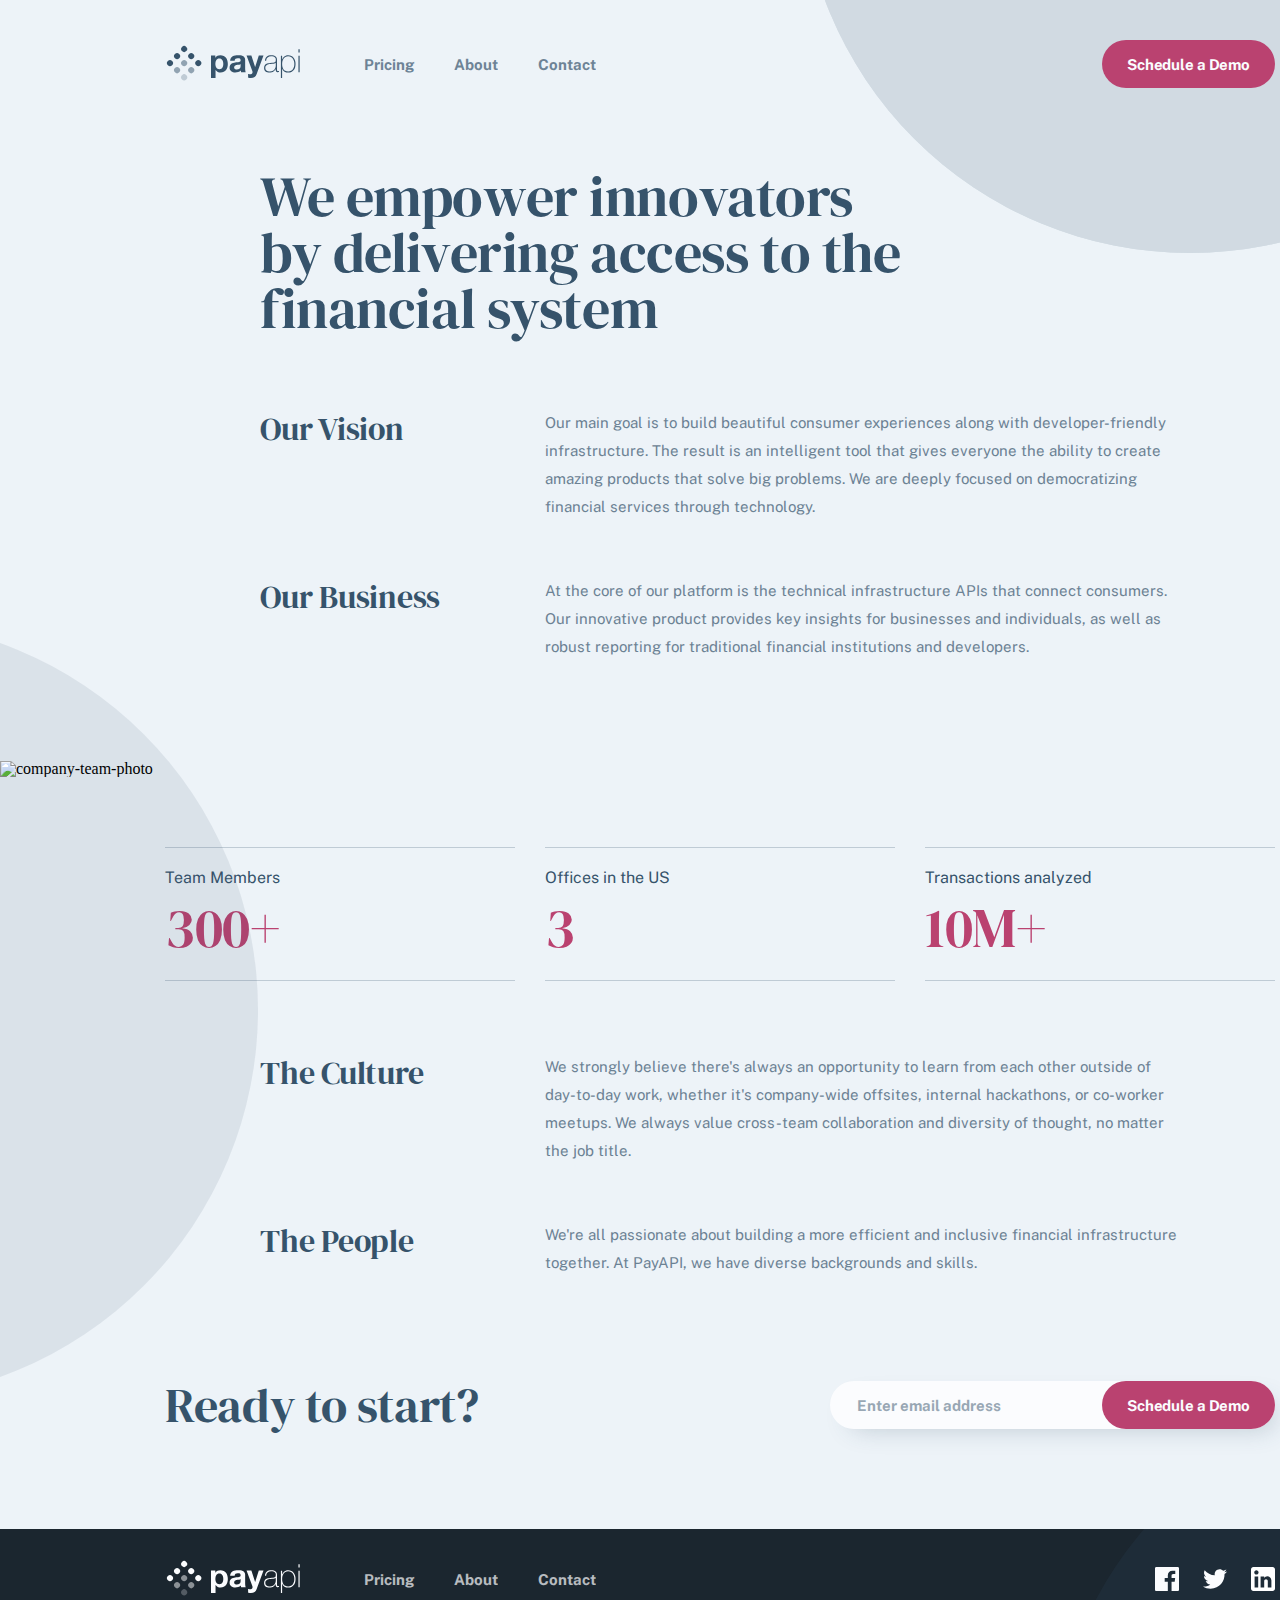
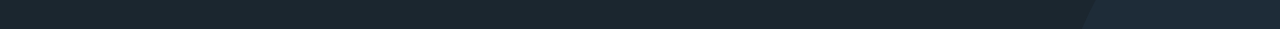
==== about.html @ d699665b "Fix hamburger js code" ====
<!DOCTYPE html>
<html lang="en">

<head>
    <meta charset="UTF-8">
    <meta name="viewport" content="width=device-width, initial-scale=1.0">
    <link rel="icon" href="./IMG/favicon-32x32.png" type="image/png" sizes="25x50">
    <link rel="preconnect" href="https://fonts.googleapis.com">
    <link rel="preconnect" href="https://fonts.gstatic.com" crossorigin>
    <link href="https://fonts.googleapis.com/css2?family=Autour+One&family=DM+Serif+Display&display=swap"
        rel="stylesheet">
    <link
        href="https://fonts.googleapis.com/css2?family=Autour+One&family=DM+Serif+Display&family=Public+Sans&display=swap"
        rel="stylesheet">
    <link rel="stylesheet" href="./CSS/reset.css">
    <link rel="stylesheet" href="./CSS/style.css">
    <link rel="stylesheet" href="./CSS/pricing.css">
    <link rel="stylesheet" href="./CSS/about.css">
    <script src="./JS/main.js" defer></script>
    <title>PayAPI</title>
</head>

<body>
    <div class="main-content">
        <div class="main-content__div">
            <header>
                <nav class="container-navbar">
                    <ul class="navbar-left">
                        <li><a href="index.html"><img src="IMG/payapi-logo.svg" alt="logo"></a></li>
                        <li><a href="pricing.html">Pricing</a></li>
                        <li><a href="about.html">About</a></li>
                        <li><a href="contacts.html">Contact</a></li>
                    </ul>
                    <div class="dropdown">
                        <img src="IMG/Group.svg" alt="menu" class="menu-mobile" onclick="showMobileMenu();">
                        <div class="dropdown-content" id="dropdownContent">
                            <ul>
                                <li><img src="IMG/mobile-close-icon.svg" alt="close" onclick="hideMenu();"></li>
                                <li><img src="IMG/Rectangle.png" alt="line"></li>
                                <li><a href="pricing.html">Pricing</a></li>
                                <li><a href="about.html">About</a></li>
                                <li><a href="contacts.html">Contact</a></li>
                                <li><button class="button-text button--primary-pink button-mobile-menu">Schedule a
                                        Demo</button></li>
                            </ul>
                        </div>
                    </div>
                    <div class="navbar-right">
                        <button class="button-text button--primary-pink button-navbar">Schedule a Demo</button>
                    </div>
                </nav>
                <!-- <div class="header-circle header-circle-pricing"></div> -->
            </header>
            <main class="about-main__container">
                <!-- Title -->
                <h2 class="about-main-title">We empower innovators by delivering access to the financial system</h2>

                <!-- Our vision, Our Business -->
                <div class="about-our__main">
                    <div class="about-our-inner">
                        <h3>Our Vision</h3>
                        <p>Our main goal is to build beautiful consumer experiences along with developer-friendly
                            infrastructure. The result is an intelligent tool that gives everyone the ability to create
                            amazing products that solve big problems. We are deeply focused on democratizing financial
                            services through technology. </p>
                    </div>

                    <div class="about-our-inner">
                        <h3>Our Business</h3>
                        <p>At the core of our platform is the technical infrastructure APIs that connect consumers. Our
                            innovative product provides key insights for businesses and individuals, as well as robust
                            reporting for traditional financial institutions and developers. </p>
                    </div>

                </div>
            </main>
            <!-- Our photo, grey circle -->
            <main class="about-main__container">
                <div class="about-photo__container">
                    <img src="IMG/about-page-photo.svg" alt="company-team-photo"
                        class="about-page-photo">
                    <img src="IMG/about-page-photo-mobile.png" alt="cmpany-team-photo-mobile"
                        class="about-page-mobile-photo">
                </div>

                <div class="about-bubble"></div>
                
                <!-- Info STATISTICS about Team Members, Offices, Transactions -->

                <div class="about-statistics">
                    <div class="about-statistics__inner">
                        <h4 class="about-statistics--team-members">Team Members</h4>
                        <h3>300+</h3>
                    </div>

                    <div class="about-statistics__inner">
                        <h4 class="about-statistics--offices">Offices in the US</h4>
                        <h3>3</h3>
                    </div>

                    <div class="about-statistics__inner">
                        <h4 class="about-statistics--transactions">Transactions analyzed</h4>
                        <h3>10M+</h3>
                    </div>
                </div>

                <!-- The Culture, The People -->

                <div class="about-our__main about-our__main-bottom">
                    <div class="about-our-inner">
                        <h3>The Culture</h3>
                        <p>We strongly believe there's always an opportunity to learn from each other outside of day-to-day
                            work, whether it's company-wide offsites, internal hackathons, or co-worker meetups. We
                            always
                            value
                            cross-team collaboration and diversity of thought, no matter the job title.</p>
                    </div>

                    <div class="about-our-inner">
                        <h3>The People</h3>
                        <p>We're all passionate about building a more efficient and inclusive financial infrastructure
                            together.
                            At PayAPI, we have diverse backgrounds and skills.</p>
                    </div>
                </div>

                <!-- Main page end - Ready to start? -->
                </section>
                <section class="container-bottom">
                    <div class="item-bottom-left">
                        <h2>Ready to start?</h2>
                    </div>
                    <form class="item-bottom-right">
                        <input type="email" id="email" placeholder="Enter email address">
                        <button class="button-text button--primary-pink button-bottom">Schedule a Demo</button>
                    </form>
                </section>
            </main>
        </div>
        <footer>
            <div>
                <div class="footer">
                    <div class="footer--left">
                        <a href="index.html">
                            <img src="IMG/company-logo--white.svg" alt="payapi enterprise logo"
                                class="footer-companylogo">
                        </a>
                        <ul class="footer-links">
                            <li><a href="pricing.html">Pricing</a></li>
                            <li><a href="about.html">About</a></li>
                            <li><a href="contacts.html">Contact</a></li>
                        </ul>
                    </div>

                    <ul class="footer--right">
                        <li><a href="https://www.facebook.com/"><span class="footer-facebook__link"></span></a></li>
                        <li><a href="https://twitter.com/?lang=en"><span class="footer-twitter__link"></span></a></li>
                        <li><a href="https://lt.linkedin.com/"><span class="footer-linkedin__link"></span></a></li>
                    </ul>
                </div>
                <div class="footer-bubble"></div>
            </div>
        </footer>
    </div>
</body>

</html>
---- CSS/style.css ----
:root {
  --dark-pink: rgb(186, 66, 112);
  --link-water-white: rgb(251, 252, 254);
  --san-juan-blue: rgb(54, 83, 107);
  --mirage-blue: rgb(27, 38, 47);
  --charm-pink: rgb(218, 109, 151);
  --light-san-juan-blue: rgb(108, 130, 148);
}

.main-content {
  position: absolute;
}

.main-content__div:first-child {
  background-image: url(../IMG/bg-pattern-circle.svg);
  background-repeat: no-repeat;
  background-position: 800px -172px;
}

.main-content__div {
  background-color: #edf3f8;
  padding: 40px 165px 0 165px;
  overflow: hidden;
  max-width: 1110px;
}

.menu-mobile {
  display: none;
}

.dropdown {
  display: none;
}

.button-text {
  font-family: Public Sans;
  font-size: 15px;
  font-style: normal;
  font-weight: 700;
  line-height: normal;
  letter-spacing: -0.115px;
  border-radius: 24px;
}

.button--primary-pink {
  background-color: var(--dark-pink);
  border: none;
  width: 173px;
  height: 48px;
  color: var(--link-water-white);
}

.button--primary-blue {
  background-color: transparent;
  border: 1px solid var(--san-juan-blue);
  width: 168px;
  height: 48px;
  color: var(--san-juan-blue);
}

.button--primary-pink:hover,
.button--primary-pink:active {
  cursor: pointer;
  background-color: var(--charm-pink);
}

.button--primary-blue:hover,
.button--primary-blue:active {
  cursor: pointer;
  background-color: var(--san-juan-blue);
  color: var(--link-water-white);
}

.button-navbar {
  z-index: 3;
}

.container-navbar {
  display: flex;
  flex-shrink: 0;
  align-items: center;
  z-index: 10;
  position: relative;
}

.navbar-left {
  display: flex;
  justify-content: space-around;
  align-items: center;
}

.navbar-left a {
  color: rgb(56, 85, 110);
  font-family: Public Sans;
  font-size: 15px;
  font-style: normal;
  font-weight: 700;
  line-height: normal;
  text-decoration: none;
}

.navbar-left li {
  padding-left: 40px;
  opacity: 0.7;
}

.navbar-left li:hover {
  opacity: 1;
}

.navbar-left li:first-child {
  padding: 0;
  opacity: unset;
}

.navbar-left li:nth-child(2) {
  padding-left: 64px;
}

.navbar-left a:hover {
  color: #36536b;
  opacity: 1;
}

.navbar-right {
  display: flex;
  flex: 1;
  justify-content: flex-end;
}

.container-bottom {
  height: 56px;
  display: flex;
  justify-content: space-between;
  padding: 96px 0;
}

.item-bottom-right {
  display: flex;
  align-items: center;
  justify-content: flex-end;
}

.item-bottom-right input {
  padding: 0;
  background: #fbfcfe;
  box-shadow: 10px 10px 25px -10px rgba(54, 83, 107, 0.25);
  border: none;
  border-radius: 24px;
  width: 418px;
  height: 48px;
  position: relative;
  left: 173px;
  padding-left: 27px;
}

.item-bottom-right input::placeholder {
  font-family: Public Sans;
  font-size: 15px;
  font-style: normal;
  font-weight: 700;
  line-height: normal;
  color: #36536b;
  opacity: 0.5;
  padding: 16px 276px 14px 0px;
}

.item-bottom-right input {
  color: #36536b;
  font-family: Public Sans;
  font-size: 15px;
  font-style: normal;
  font-weight: 700;
  line-height: normal;
}

.item-bottom-right input {
  color: #36536b;
  font-family: Public Sans;
  font-size: 15px;
  font-style: normal;
  font-weight: 700;
  line-height: normal;
}

.button-bottom {
  z-index: 2;
}

.container-bottom h2 {
  color: #36536b;
  font-family: DM Serif Display;
  font-size: 48px;
  font-style: normal;
  font-weight: 400;
  line-height: 56px;
  letter-spacing: -0.369px;
  white-space: nowrap;
}

footer {
  width: 100%;
  height: 100px;
  background: #1b262f;
  overflow: hidden;
}

.footer {
  display: flex;
  justify-content: space-between;
  flex-direction: row;
  align-items: center;
  z-index: 20;
  position: relative;
  height: 100px;
  padding: 0 165px;
}

.footer--left,
.footer--right {
  display: flex;
}

.footer--right {
  width: 120px;
  justify-content: space-between;
}

.footer-links {
  display: flex;
  justify-content: space-around;
  align-items: center;
  margin-right: 40px;
}

.footer-links li {
  margin-right: 40px;
}

.footer-links a {
  text-decoration: none;
  color: #fbfcfe;
  font-family: Public Sans;
  font-size: 15px;
  font-style: normal;
  font-weight: 700;
  line-height: normal;
  opacity: 0.7;
}

.footer-links a:hover {
  opacity: unset;
}

.footer-companylogo {
  margin-right: 64px;
}

.footer--right li {
  margin-right: 20px;
}

.footer--right li:last-child {
  margin-right: 0;
}

.footer-bubble {
  width: 780px;
  height: 780px;
  border-radius: 780px;
  background: #36536b;
  position: relative;
  z-index: 3;
  right: -390px;
  bottom: 236px;
  float: right;
  opacity: 0.15;
}

.footer--right span {
  height: 24px;
  width: 24px;
  display: block;
  background-position: center;
  background-repeat: no-repeat;
  background-size: cover;
}

.footer--right span.footer-twitter__link {
  background-size: unset;
}

.footer-facebook__link {
  background-image: url(../IMG/facebook-logo.svg);
}

.footer-twitter__link {
  background-image: url(../IMG/twitter-logo.svg);
}

.footer-linkedin__link {
  background-image: url(../IMG/linkedin-logo.svg);
}

.footer-facebook__link:hover {
  background-image: url(../IMG/facebook-logo--pink.svg);
}

.footer-twitter__link:hover {
  background-image: url(../IMG/twitter-logo--pink.svg);
}

.footer-linkedin__link:hover {
  background-image: url(../IMG/linkedin-logo--pink.svg);
}

@media screen and (min-width: 1678px) {
  .main-content__div:first-child{
    padding: 40px 300px 0 300px !important;
  }
}
@media screen and (min-width: 1441px) {
  .main-content__div,
  .main-content {
    margin: 0 auto;
  }

  .main-content__div:first-child{
    padding: 40px 200px 0 200px !important;
  }

  .main-content {
    position: unset;
    background-color: #edf3f8;
  }

  .dropdown {
    display: none;
  }

  footer {
    display: flex;
    justify-content: center;
  }

  footer > div {
    width: 1770px;
    overflow: hidden;
  }

  .who-we-work__section {
    display: flex;
    justify-content: center;
    background: #1b262f;
  }
}

@media screen and (max-width: 768px) and (min-width: 376px) {
  .main-content__div {
    max-width: 689px;
    padding: 0 40px 0 39px;
  }

  .main-content__div:first-child {
    padding: 45px 40px 0 39px;
    background-position: -91px -663px;
    background-size: 949px;
    max-width: 689px;
  }

  .menu-mobile {
    display: none;
  }

  .dropdown {
    display: none;
  }

  footer {
    max-width: 768px;
  }

  .footer {
    padding: 0 40px 0 39px;
  }

  .navbar-left img {
    width: 135px;
    height: 38px;
  }

  .navbar-left li:nth-child(2) {
    padding-left: 64px;
  }

  .container-bottom {
    flex-direction: column;
    align-items: center;
    padding: 100px 0 187px 0;
  }

  .container-bottom h2 {
    margin-bottom: 40px;
  }

  .item-bottom-right input {
    left: 87.5px;
  }

  .button-bottom {
    position: relative;
    right: 85px;
  }
}

@media screen and (max-width: 376px) {
  .who-we-work__section {
    padding: 40px 24px 0 24px;
  }

  .main-content__div:first-child {
    padding: 40px 24px 0 24px;
    background-position: -202px -550px;
  }

  .main-content {
    position: unset;
  }

  .navbar-left li:nth-child(2) {
    display: none;
  }

  .navbar-left li:nth-child(3) {
    display: none;
  }

  .navbar-left li:nth-child(4) {
    display: none;
  }

  .navbar-right {
    display: none;
  }

  .menu-mobile {
    display: flex;
    margin-left: 164px;
  }

  .button-mobile-menu {
    width: 252px;
  }

  .dropdown {
    position: relative;
    display: flex;
    z-index: 20;
  }

  .dropdown-content {
    display: block;
    max-width: 0;
    overflow: hidden;
    position: absolute;
    top: -52px;
    right: -23px;
    background-color: #1b262f;
    background-image: url(../IMG/bg-pattern-circle.svg);
    background-repeat: no-repeat;
    background-position: -277px -550px;
    box-shadow: 10px 10px 25px -10px rgba(54, 83, 107, 0.25);
    width: 300px;
    height: 667px;
    z-index: 20;
    transition: max-width 0.7s ease-in-out;
    text-align: center;
  }

  .show {
    max-width: 300px;
  }

  .dropdown-content li {
    list-style-type: none;
  }

  .dropdown-content li:first-child {
    text-align: right;
    margin-top: 48px;
    margin-bottom: 8px;
    margin-right: 27px;
  }

  .dropdown-content li:nth-child(2) {
    padding-bottom: 27px;
  }

  .dropdown-content a {
    color: #fbfcfe;
    text-align: center;
    font-family: Public Sans;
    font-size: 20px;
    font-style: normal;
    font-weight: 700;
    line-height: normal;
    text-decoration: none;
    display: block;
    padding-top: 16px;
    padding-bottom: 16px;
    opacity: 0.7;
  }

  .dropdown-content li:nth-child(6) {
    padding-top: 16px;
  }

  .container-bottom {
    flex-direction: column;
    justify-content: center;
    align-items: center;
    height: unset;
    padding: unset;
  }

  .container-bottom h2 {
    font-size: 32px;
    line-height: 36px;
    letter-spacing: -0.246px;
    margin-bottom: 32px;
  }

  .item-bottom-right {
    flex-direction: column;
  }

  .item-bottom-right input {
    margin-bottom: 16px;
    width: 300px;
    left: 0px;
  }

  .button-bottom {
    width: 327px;
    margin-bottom: 80px;
  }

  footer {
    height: 353px;
  }

  .footer {
    padding: 0 24px;
    flex-direction: column;
    height: 353px;
    justify-content: unset;
  }

  .footer-companylogo {
    margin-right: unset;
    margin: 41px 0 40px 0;
  }

  .footer--left {
    flex-direction: column;
    align-items: center;
  }

  .footer--right {
    margin-top: 39px;
  }

  .footer-links {
    margin-right: unset;
    flex-direction: column;
    align-items: center;
  }

  .footer-links li {
    margin-right: unset;
  }

  .footer-links li:nth-child(2) {
    margin: 31px 0;
  }

  .footer-bubble {
    left: 202px;
    top: -177px;
  }
}

/* 3 columns css - Personal Finances, Banking & Coverage, Consumer Payments */

.container-review {
  display: flex;
  flex-direction: row;
  align-items: flex-start;
  margin: auto;
  font-family: "Public Sans";
  padding: 146.57px 0 0 0;
}

.container-column__finances {
  display: flex;
  flex-direction: column;
  align-items: center;
  margin-right: 30px;
}

.container-column__banking {
  display: flex;
  flex-direction: column;
  align-items: center;
  margin-right: 30px;
}

.container-column__consumer-payments {
  display: flex;
  flex-direction: column;
  align-items: center;
}

.container-review img {
  width: 106px;
  height: 106px;
}

.container-review h3 {
  width: 350px;
  height: 25px;
  color: #36536B;
  text-align: center;
  font-size: 18px;
  font-style: normal;
  font-weight: 700;
  line-height: 25px;
  letter-spacing: -0.138px;
  margin: 32px 0 16px 0;
}

.container-review p {
  width: 350px;
  color: #6C8294;
  text-align: center;
  font-size: 15px;
  font-style: normal;
  font-weight: 400;
  line-height: 25px;
  letter-spacing: -0.115px;
}

.container-column__finances-photo{
  margin-right: 15px;
}

@media screen and (max-width: 768px) and (min-width: 376px) {
  
  .container-review {
    padding: 100px 0 0 0;
    width: 768px;
  }
  
  
  .container-column__finances {
    margin-right: 10px;
  }
  
  .container-column__banking {
    margin-right: 10px;
  }

  .container-review img {
    width: 88px;
    height: 88px;
  }

  .container-review h3 {
    width: 223px;
    margin: 32px 0 16px 0;
  }

  .container-review p {
    width: 223px;
  }

  .container-column__finances-photo{
    margin-right: unset;
  }
}

@media screen and (max-width: 376px) {

  .container-review {
    flex-direction: column;
    padding: 80px 0 80px 0;
  }  

  .container-column__finances {
    margin-right: unset;
    margin-bottom: 48px;
  }

  .container-column__banking {
    margin-right: unset;
    margin-bottom: 48px;
  }

  .container-review img {
    width: 106px;
    height: 106px;
  }

  .container-review h3 {
    width: 328px;
    margin: 33px 0 16px 0;
  }

  .container-review p {
    width: 328px;
  }

  .main-content__div:has(.container-review){
    padding: 40px 24px 0 24px;
  }

  .container-column__finances-photo{
    margin-right: unset;
  }
}
---- CSS/pricing.css ----
:root {
  --dark-pink: rgb(186, 66, 112);
  --mirage-blue: rgb(27, 38, 47);
  --san-juan-blue: rgb(54, 83, 107);
}

.main-content__div:first-child  {
  background-color: #edf3f8;
  background-image: url(../IMG/bg-pattern-circle.svg);
  background-repeat: no-repeat;
  background-position: 800px -527px;
  padding: 40px 165px 0 165px;
  overflow: hidden;
}

.pricing-heading {
  color: var(--san-juan-blue);
  font-family: DM Serif Display;
  font-size: 56px;
  font-style: normal;
  font-weight: 400;
  line-height: 56px;
  letter-spacing: -0.431px;
  margin: 82px 0 72px 0;
}

.pricing-main__headings {
  color: var(--dark-pink);
  font-family: DM Serif Display;
  font-size: 32px;
  font-style: normal;
  font-weight: 400;
  line-height: 40px;
  letter-spacing: -0.246px;
  margin-bottom: 16px;
}

.pricing-plan__description {
  color: var(--san-juan-blue);
  font-family: Public Sans;
  font-size: 15px;
  font-style: normal;
  font-weight: 400;
  line-height: 28px;
  margin-bottom: 8px;
}

.pricing-plan__price {
  color: var(--san-juan-blue);
  font-family: DM Serif Display;
  font-size: 56px;
  font-style: normal;
  font-weight: 400;
  line-height: 72px;
  letter-spacing: -0.431px;
}

.pricing-main {
  display: grid;
  grid-template-columns: repeat(3, 350px);
  grid-column-gap: 30px;
}

.list-main {
  border-top: 1px solid rgba(54, 83, 107, 0.25);
  border-bottom: 1px solid rgba(54, 83, 107, 0.25);
  margin-top: 21px;
}

.list-section {
  display: flex;
  flex-direction: column;
}

.list-section__row {
  display: inline-flex;
  padding-right: 0px;
  align-items: center;
  gap: 24px;
  padding-bottom: 8px;
}

.list-section__row:first-child {
  margin-top: 24px;
}

.list-section__row:last-child {
  margin-bottom: 16px;
}

.empty-checkbox {
  padding-left: 36px;
  opacity: 0.5;
}

.list-section__row span {
  color: var(--san-juan-blue);
  font-family: Public Sans;
  font-size: 16px;
  font-style: normal;
  font-weight: 400;
  line-height: 28px;
}

.pricing-main .button--primary-blue {
  margin-top: 24px;
}

.list-section__row img {
  width: 12px;
  height: 8px;
}

@media screen and (max-width: 768px) and (min-width: 376px) {
  .main-content__div:first-child {
    padding: 40px 40px 0 39px;
    background-position: 505px -464px;
    background-size: 780px;
  }

  .pricing-main__container {
    text-align: center;
  }

  .pricing-main {
    grid-template-columns: repeat(3, 223px);
  }

  .pricing-heading {
    font-size: 48px;
    letter-spacing: -0.369px;
    margin: 74px 0 69px 0;
  }

  .pricing-main__headings {
    font-size: 24px;
    letter-spacing: -0.185px;
    margin-bottom: 13px;
  }

  .pricing-plan__description {
    margin-bottom: 19px;
  }

  .pricing-plan__price {
    font-size: 48px;
    letter-spacing: -0.369px;
    margin-bottom: 21px;
  }

  .pricing-main {
    grid-column-gap: 10px;
  }

  .list-main {
    display: flex;
    justify-content: center;
  }

  .pricing-main .button--primary-blue {
    margin-top: 26px;
  }
  .pricing-main__container .container-bottom {
    padding: 100px 0 189px 0;
  }
}

@media screen and (max-width: 376px) {
  .main-content__div:first-child {
    padding: 40px 24px 0 24px;
    background-position: 74px -644px;
  }

  .pricing-main__container {
    text-align: center;
  }

  .pricing-main {
    display: block;
  }

  .pricing-main > section {
    width: 327px;
  }

  .pricing-heading {
    font-size: 32px;
    line-height: 36px;
    letter-spacing: -0.246px;
    margin: 45px 0 47px;
  }

  .pricing-main__headings {
    font-size: 24px;
    line-height: 32px;
    letter-spacing: -0.185px;
    margin-bottom: 17px;
  }

  .pricing-plan__description {
    margin-bottom: 9px;
  }

  .pricing-plan__price {
    font-size: 56px;
    letter-spacing: -0.369px;
  }

  .pricing-main {
    grid-column-gap: 10px;
  }

  .list-main {
    display: flex;
    justify-content: center;
    margin-top: 25px;
  }

  .pricing-main .button--primary-blue {
    margin-bottom: 46px;
  }

  button.button-text.button--primary-blue.button-mobile {
    margin-bottom: 80px;
  }

  
}
---- CSS/about.css ----
.about-main-title {
    color: #36536B;
    font-family: "DM Serif Display";
    font-size: 56px;
    font-style: normal;
    font-weight: 400;
    line-height: 56px;
    letter-spacing: -0.431px;
    width: 645px;
    height: 189px;
    padding: 81px 0 0 95px;
}

.about-our__main {
    display: flex;
    flex-direction: column;
    padding-left: 95px;
    margin: 51px 0 0 0;
}

.about-our__main-bottom {
    margin: 72px 0 4px 0;
}

.about-our-inner {
    display: flex;
}

.about-our-inner>h3 {
    color: #36536B;
    font-family: DM Serif Display;
    font-size: 32px;
    font-style: normal;
    font-weight: 400;
    line-height: 40px;
    letter-spacing: -0.246px;
    width: 255px;
    margin-right: 30px;
}

.about-our-inner p {
    width: 635px;
    color: #6C8294;
    font-family: Public Sans;
    font-size: 15px;
    font-style: normal;
    font-weight: 400;
    line-height: 28px;
}

.about-our-inner:first-child {
    margin-bottom: 56px;
}

.about-page-photo {
    object-fit: cover;
    background-position: center;
    background-repeat: no-repeat;
    position: relative;
    z-index: 3;
}

.about-page-mobile-photo {
    display: none;
}

.about-photo__container {
    margin-top: 100px;
    margin-bottom: 70px;
    margin-left: -165px;
    position:relative;
    z-index: 2;
}

.about-bubble {
    width: 780px;
    height: 780px;
    border-radius: 780px;
    background: #36536b;
    position: absolute;
    z-index: 1;
    right: 1182px;
    top: 620px;
    opacity: 0.1;
}

.about-statistics__inner h4 {
    color: #36536B;
    font-family: "Public Sans";
    font-size: 16px;
    font-style: normal;
    font-weight: 400;
    line-height: 28px;
    width: 350px;
}

.about-statistics__inner h3 {
    color: #BA4270;
    font-family: "DM Serif Display";
    font-size: 56px;
    font-style: normal;
    font-weight: 400;
    line-height: 72px;
    letter-spacing: -0.431px;
    width: 350px;
}

.about-statistics {
    display: flex;
}

.about-statistics__inner {
    display: flex;
    flex-direction: column;
    justify-content: center;
    margin-right: 30px;
    border-top: 1px solid rgba(54, 83, 107, 0.25);
    border-bottom: 1px solid rgba(54, 83, 107, 0.25);
    padding: 16px 0;
}

.about-statistics__inne:last-child {
    margin-right: unset;
}

@media screen and (max-width: 768px) and (min-width: 376px) {

    .main-content__div:first-child {
        padding: 40px 24px 0 24px;
        background-position: 74px -644px;
      }

    .main-content__div:first-child {
        padding: 40px 40px 0 39px;
        background-position: 505px -464px;
        background-size: 780px;
    }

    .about-main-title {
        text-align: center;
        font-size: 48px;
        line-height: 56px;
        letter-spacing: -0.369px;
        width: 565px;
        height: 178px;
        padding: 73px 0 0 62px;
    }

    .about-our__main {
        padding-left: unset;
        margin: 55px 0 0 0;
    }

    .about-our-inner>h3 {
        width: 223px;
        margin-right: 10px;
    }

    .about-our-inner p {
        width: 456px;
    }

    .about-our-inner:first-child {
        margin-bottom: 63px;
    }

    .about-photo__container {
        margin-top: 93px;
        margin-bottom: 61px;
        margin-left: -39px;
    }

    .about-page-photo {
        object-fit: cover;
        background-position: center;
        background-repeat: no-repeat;
        max-width: 768px;
        max-height: 513px;
    }

    .about-bubble{
        width: 0;
        height: 0;
    }

    .about-statistics__inner h4 {
        font-weight: 100;
        width: 223px;
    }

    .about-statistics__inner h3 {
        width: 223px;
    }

    .about-statistics__inner {
        margin-right: 10px;
        border-top: 1px solid rgba(54, 83, 107, 0.25);
        border-bottom: 1px solid rgba(54, 83, 107, 0.25);
        padding: 16px 0;
    }

    .about-statistics__inne:last-child {
        margin-right: unset;
    }

    .about-our__main-bottom {
        margin: 65px 0 -25px 0;
    }

    footer{
        max-width: 768px;
    }
}


@media screen and (max-width: 376px) {
    .about-main-title {
        text-align: center;
        font-size: 32px;
        line-height: 36px;
        letter-spacing: -0.246px;
        width: 327px;
        height: 152px;
        padding: 46px 0 0 0;
    }

    .about-our-inner {
        display: flex;
        flex-direction: column;
    }

    .about-our__main {
        margin: 37px 0 0 0;
        padding: unset;
    }

    .about-our__main-bottom {
        margin: 46px 0 47px 0;
    }

    .about-our-inner>h3 {
        text-align: center;
        line-height: 36px;
        font-size: 24px;
        width: 327px;
        margin-right: unset;
    }

    .about-our-inner p {
        text-align: center;
        width: 327px;
        margin-top: 15px;
    }

    .about-our-inner:first-child {
        margin-bottom: 44px;
    }

    .about-page-photo {
        display: none;
    }

    .about-page-mobile-photo {
        display: block;
        object-fit: cover;
        background-position: center;
        background-repeat: no-repeat;
        width: 376px;
        height: 300px;
    }
    
    .about-bubble{
        width: 0;
        height: 0;
    }

    .about-photo__container {
        margin-top: 76px;
        margin-bottom: 48px;
        margin-left: -24px;
    }

    .about-statistics {
        flex-direction: column;
    }

    .about-statistics__inner {
        margin-right: unset;
        border-top: unset;
        border-bottom: unset;
        padding: 16px 0;
    }

    .about-statistics__inner h4 {
        text-align: center;
        opacity: 0.7;
        width: 327px;
    }

    .about-statistics__inner h3 {
        text-align: center;
        width: 327px;
    }

    .about-statistics__inner:first-child {
        border-top: 1px solid rgba(54, 83, 107, 0.25);
    }

    .about-statistics__inner:last-child {
        margin-right: unset;
        border-bottom: 1px solid rgba(54, 83, 107, 0.25);
    }
}
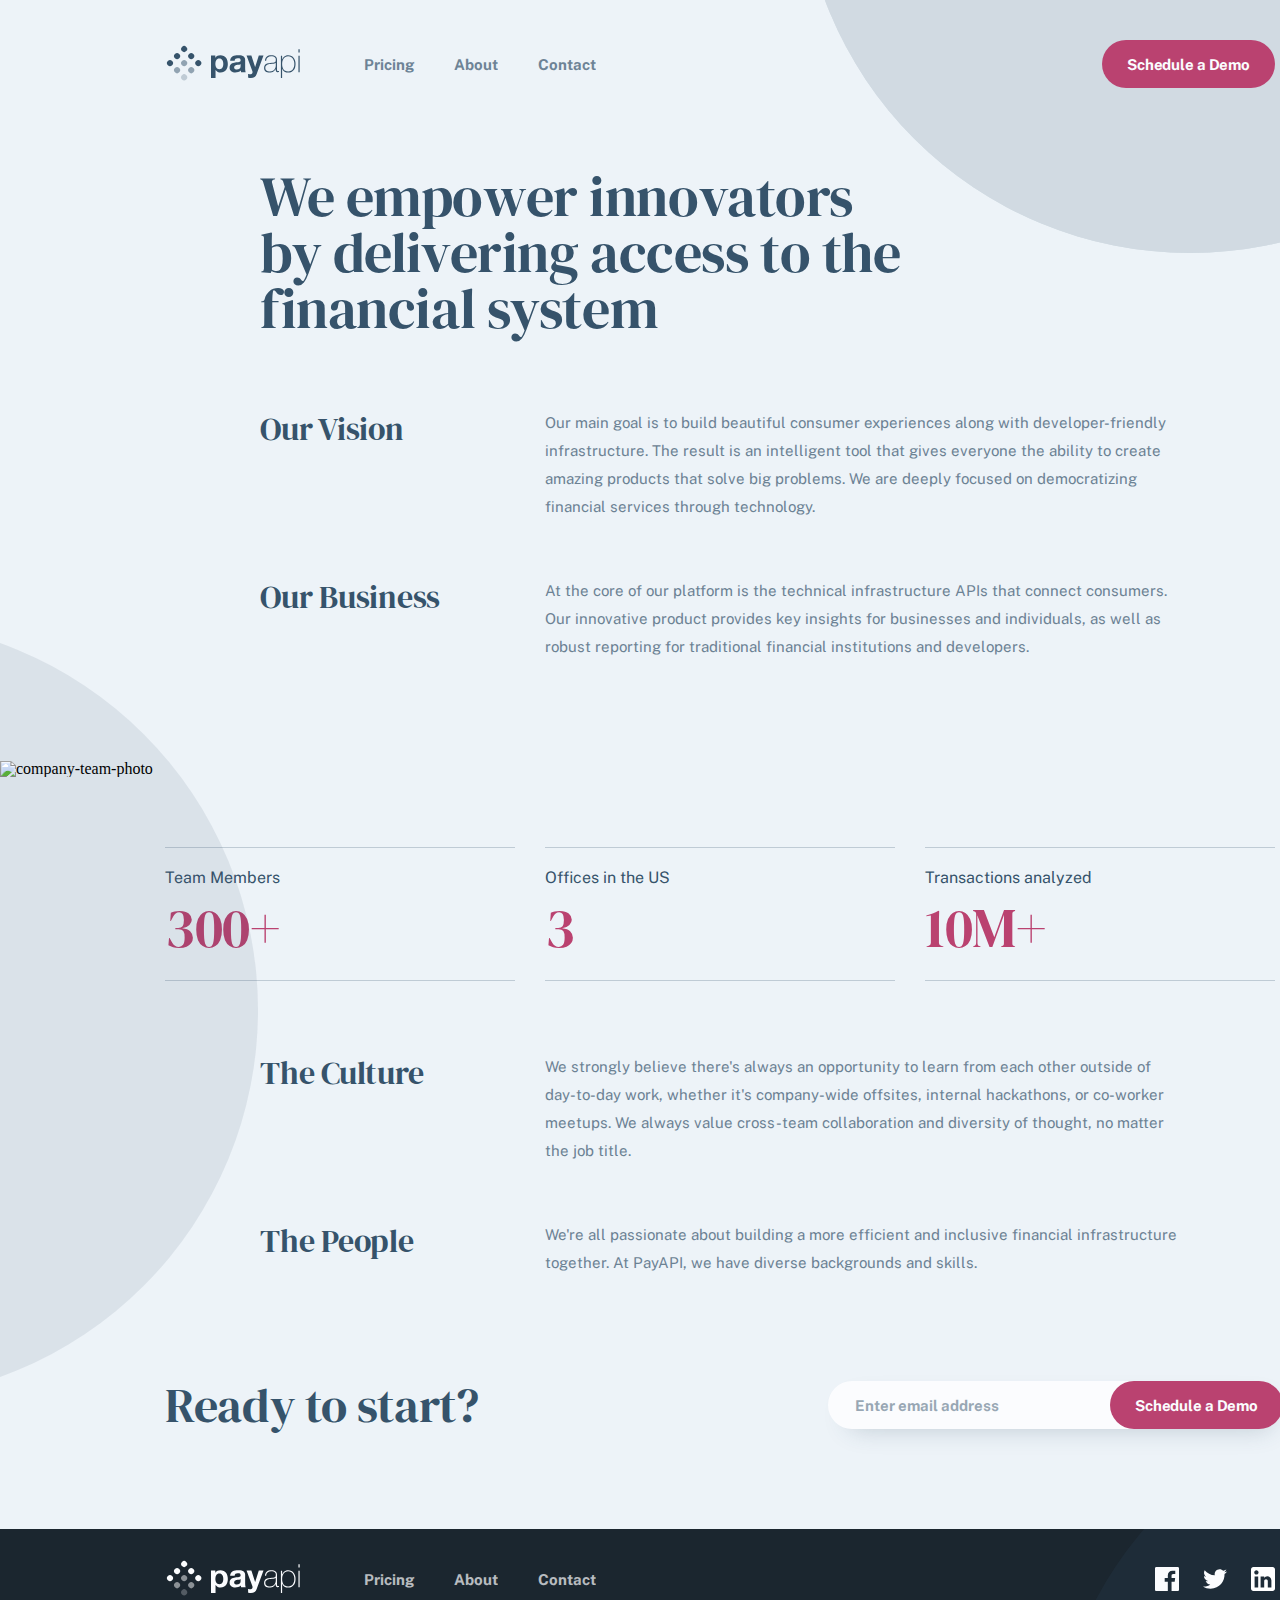
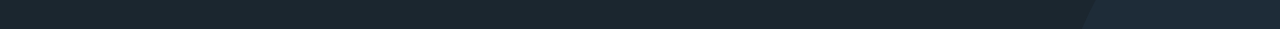
==== commit 787098c9: "Add validation to schedule form" ====
--- a/about.html
+++ b/about.html
@@ -17,6 +17,7 @@
     <link rel="stylesheet" href="./CSS/pricing.css">
     <link rel="stylesheet" href="./CSS/about.css">
     <script src="./JS/main.js" defer></script>
+    <script src="./JS/validation.js" defer></script>
     <title>PayAPI</title>
 </head>
 
@@ -130,10 +131,11 @@
                     <div class="item-bottom-left">
                         <h2>Ready to start?</h2>
                     </div>
-                    <form class="item-bottom-right">
-                        <input type="email" id="email" placeholder="Enter email address">
-                        <button class="button-text button--primary-pink button-bottom">Schedule a Demo</button>
-                    </form>
+                    <form class="header-container__nav-form" id="formScheduleDemo">
+                        <input type="email" id="inputScheduleDemo" placeholder="Enter email address">
+                        <button class="button-text button--primary-pink button-bottom"  id="buttonScheduleDemo" onclick="scheduleDemoForm(event);">Schedule a Demo</button>
+                    <div id="error" class="error-message"></div>
+                </form>
                 </section>
             </main>
         </div>
--- a/CSS/style.css
+++ b/CSS/style.css
@@ -135,13 +135,14 @@
   padding: 96px 0;
 }
 
-.item-bottom-right {
-  display: flex;
-  align-items: center;
-  justify-content: flex-end;
-}
-
-.item-bottom-right input {
+
+#formScheduleDemo{
+  display: grid;
+  grid-template-columns: 455px 165px;
+  margin-top: 4px;
+}
+
+#formScheduleDemo #inputScheduleDemo {
   padding: 0;
   background: #fbfcfe;
   box-shadow: 10px 10px 25px -10px rgba(54, 83, 107, 0.25);
@@ -154,7 +155,7 @@
   padding-left: 27px;
 }
 
-.item-bottom-right input::placeholder {
+#formScheduleDemo #inputScheduleDemo::placeholder {
   font-family: Public Sans;
   font-size: 15px;
   font-style: normal;
@@ -165,7 +166,7 @@
   padding: 16px 276px 14px 0px;
 }
 
-.item-bottom-right input {
+#formScheduleDemo #inputScheduleDemo {
   color: #36536b;
   font-family: Public Sans;
   font-size: 15px;
@@ -174,13 +175,21 @@
   line-height: normal;
 }
 
-.item-bottom-right input {
+#formScheduleDemo #inputScheduleDemo {
   color: #36536b;
   font-family: Public Sans;
   font-size: 15px;
   font-style: normal;
   font-weight: 700;
   line-height: normal;
+}
+
+#formScheduleDemo.div-error .error-message {
+  padding-left: 30px;
+  margin-top: 10px;
+  grid-column: 1/3;
+  margin-left: 170px;
+  text-align: left;
 }
 
 .button-bottom {
@@ -314,11 +323,20 @@
   background-image: url(../IMG/linkedin-logo--pink.svg);
 }
 
-@media screen and (min-width: 1678px) {
-  .main-content__div:first-child{
-    padding: 40px 300px 0 300px !important;
-  }
-}
+
+#formScheduleDemo #inputScheduleDemo:-webkit-autofill,
+#formScheduleDemo #inputScheduleDemo:-webkit-autofill:hover, 
+#formScheduleDemo #inputScheduleDemo:-webkit-autofill:focus, 
+#formScheduleDemo #inputScheduleDemo:-webkit-autofill:active,
+#formScheduleDemoTop #inputScheduleDemoTop:-webkit-autofill,
+#formScheduleDemoTop #inputScheduleDemoTop:-webkit-autofill:hover, 
+#formScheduleDemoTop #inputScheduleDemoTop:-webkit-autofill:focus, 
+#formScheduleDemoTop #inputScheduleDemoTop:-webkit-autofill:active{
+  -webkit-box-shadow: 0 0 0 30px #fbfcfe inset, 10px 10px 25px -10px rgba(54, 83, 107, 0.25);
+  -webkit-text-fill-color: #36536b;
+}
+
+
 @media screen and (min-width: 1441px) {
   .main-content__div,
   .main-content {
@@ -344,15 +362,51 @@
   }
 
   footer > div {
-    width: 1770px;
-    overflow: hidden;
+    width: 1440px;
+    overflow: unset !important;
   }
 
   .who-we-work__section {
     display: flex;
     justify-content: center;
     background: #1b262f;
-  }
+    overflow: hidden;
+  }
+
+  .who-we-work {
+     overflow: unset !important;
+  }
+}
+@media screen and (min-width: 1679px) {
+  .main-content__div:first-child{
+    padding: 40px 300px 0 300px !important;
+  }
+}
+@media screen and (max-width: 1679px) and (min-width: 1442px) {
+  .main-content__div:first-child {
+    padding: 40px 210px 0px !important;
+  }
+}
+.error-message {
+  color: #F00;
+  font-family: Public Sans;
+  font-size: 11px;
+  font-style: normal;
+  font-weight: 400;
+  line-height: normal;
+  letter-spacing: -0.085px;
+  padding-left: 20px;
+}
+
+.div-error .header-container__email::placeholder{
+  color: rgba(255, 0, 0, 1);
+}
+
+form.div-error .error-message{
+  padding-left: 30px;
+  margin-top: 10px;
+  grid-column: 1/3;
+  text-align: left;
 }
 
 @media screen and (max-width: 768px) and (min-width: 376px) {
@@ -403,10 +457,14 @@
     margin-bottom: 40px;
   }
 
-  .item-bottom-right input {
-    left: 87.5px;
-  }
-
+  #formScheduleDemo {
+    display: grid;
+    grid-template-columns: 539px 250px;
+    margin-left: 0;
+  }
+  #formScheduleDemo .button--primary-pink {
+    margin-top: 0;
+  }
   .button-bottom {
     position: relative;
     right: 85px;
@@ -530,11 +588,15 @@
     margin-bottom: 32px;
   }
 
-  .item-bottom-right {
+  #formScheduleDemo {
+    padding-left: 0px;
+    margin-left: 0px;
+    display: flex;
     flex-direction: column;
-  }
-
-  .item-bottom-right input {
+    width: 328px
+  }
+
+  #formScheduleDemo #inputScheduleDemo {
     margin-bottom: 16px;
     width: 300px;
     left: 0px;
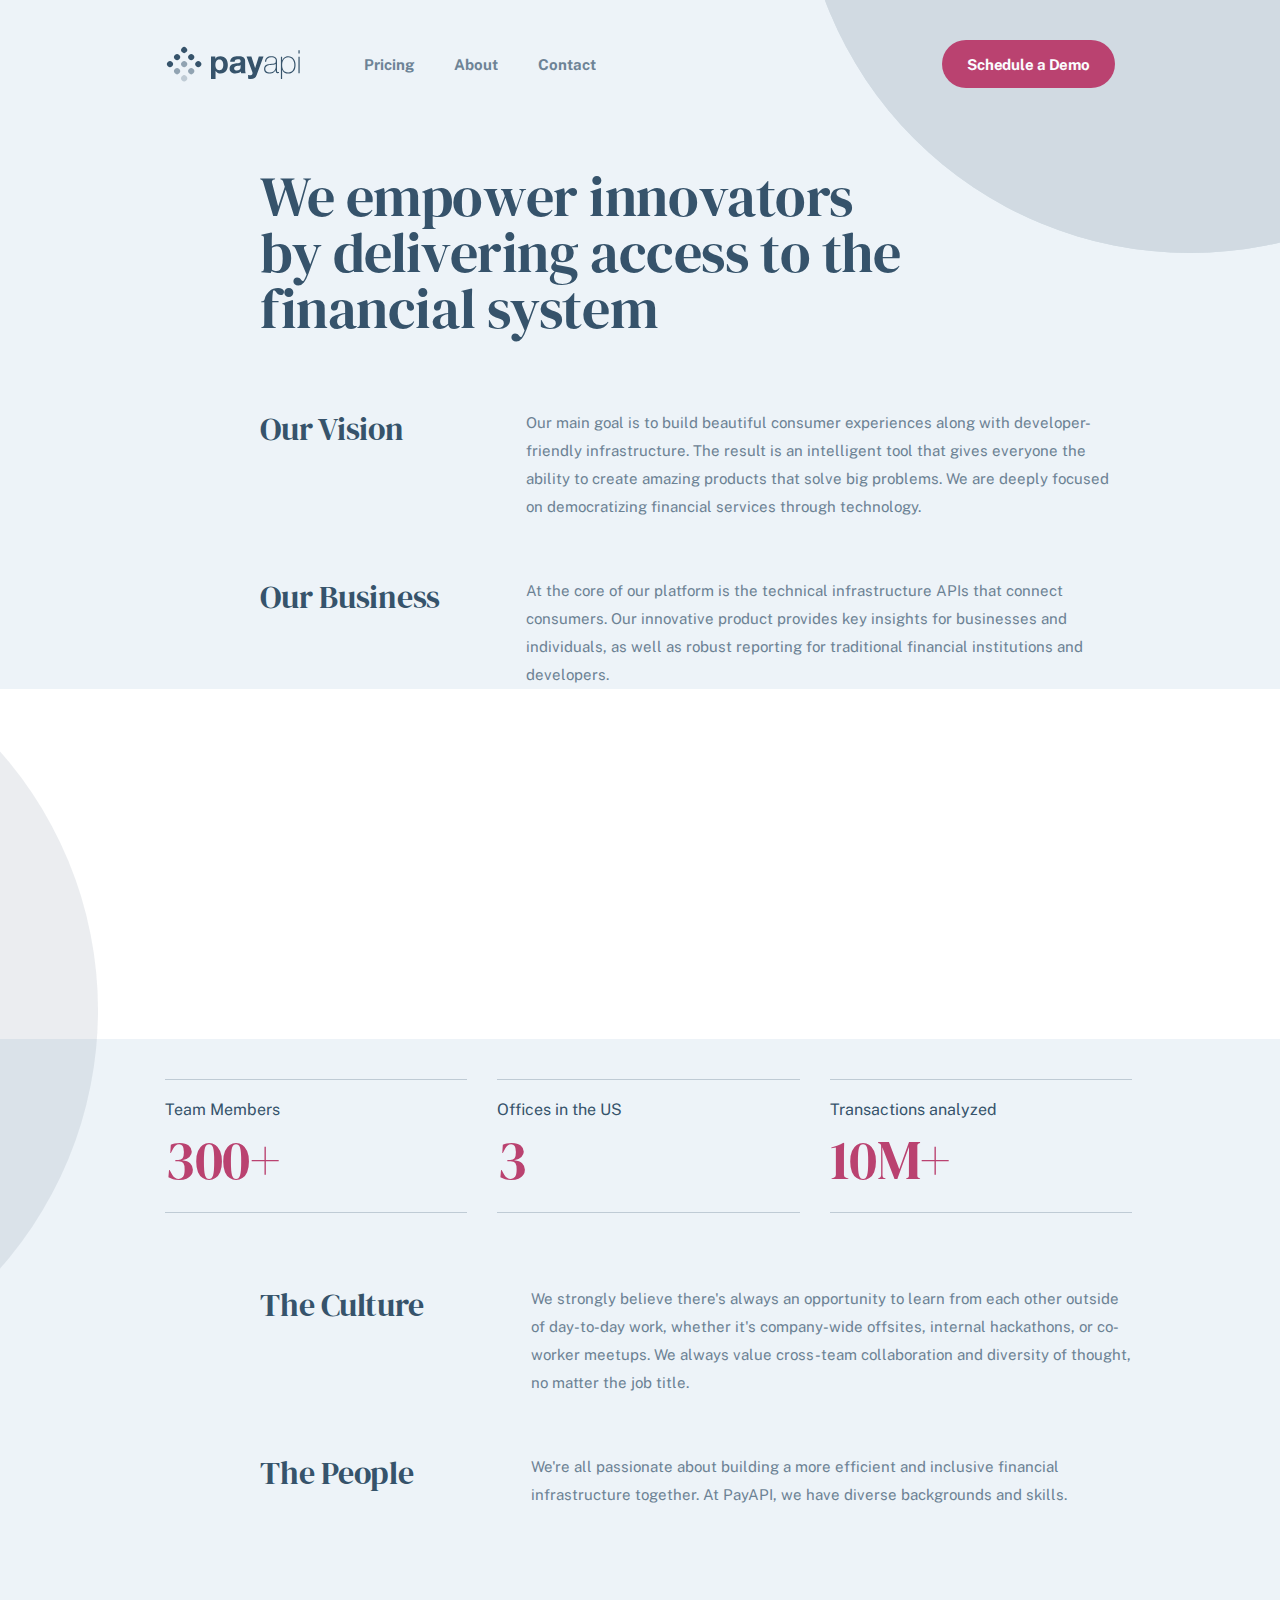
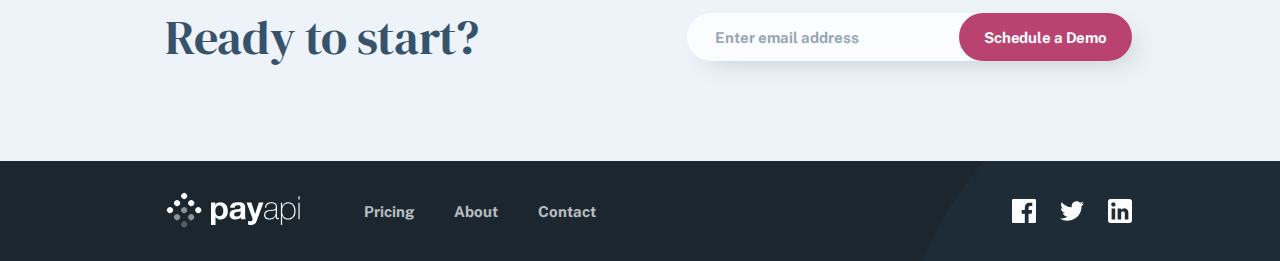
==== commit 771833eb: "Fix responsive a design home page" ====
--- a/about.html
+++ b/about.html
@@ -25,32 +25,28 @@
     <div class="main-content">
         <div class="main-content__div">
             <header>
-                <nav class="container-navbar">
-                    <ul class="navbar-left">
-                        <li><a href="index.html"><img src="IMG/payapi-logo.svg" alt="logo"></a></li>
+                <nav class="desktop-navbar__div">
+                    <a href="index.html"><img src="IMG/payapi-logo.svg" alt="logo" class="header-logo"></a>
+                    <ul class="container-navbar">
                         <li><a href="pricing.html">Pricing</a></li>
                         <li><a href="about.html">About</a></li>
                         <li><a href="contacts.html">Contact</a></li>
                     </ul>
-                    <div class="dropdown">
-                        <img src="IMG/Group.svg" alt="menu" class="menu-mobile" onclick="showMobileMenu();">
-                        <div class="dropdown-content" id="dropdownContent">
-                            <ul>
-                                <li><img src="IMG/mobile-close-icon.svg" alt="close" onclick="hideMenu();"></li>
-                                <li><img src="IMG/Rectangle.png" alt="line"></li>
-                                <li><a href="pricing.html">Pricing</a></li>
-                                <li><a href="about.html">About</a></li>
-                                <li><a href="contacts.html">Contact</a></li>
-                                <li><button class="button-text button--primary-pink button-mobile-menu">Schedule a
-                                        Demo</button></li>
-                            </ul>
-                        </div>
+                </nav>
+                <button class="button-text button--primary-pink button-navbar">Schedule a Demo</button>
+                <div class="dropdown">
+                    <img src="IMG/Group.svg" alt="menu" class="menu-mobile" onclick="showMobileMenu();">
+                    <div class="dropdown-content" id="dropdownContent">
+                        <ul>
+                            <li><img src="IMG/mobile-close-icon.svg" alt="close" onclick="hideMenu();"></li>
+                            <li><img src="IMG/Rectangle.png" alt="line"></li>
+                            <li><a href="pricing.html">Pricing</a></li>
+                            <li><a href="about.html">About</a></li>
+                            <li><a href="contacts.html">Contact</a></li>
+                            <li><button class="button-text button--primary-pink button-mobile-menu">Schedule a Demo</button></li>
+                        </ul>
                     </div>
-                    <div class="navbar-right">
-                        <button class="button-text button--primary-pink button-navbar">Schedule a Demo</button>
-                    </div>
-                </nav>
-                <!-- <div class="header-circle header-circle-pricing"></div> -->
+                </div>
             </header>
             <main class="about-main__container">
                 <!-- Title -->
@@ -75,14 +71,11 @@
 
                 </div>
             </main>
-            <!-- Our photo, grey circle -->
+        </div>
+            <div class="about-photo__container"></div>
+        <div class="main-content__div">
             <main class="about-main__container">
-                <div class="about-photo__container">
-                    <img src="IMG/about-page-photo.svg" alt="company-team-photo"
-                        class="about-page-photo">
-                    <img src="IMG/about-page-photo-mobile.png" alt="cmpany-team-photo-mobile"
-                        class="about-page-mobile-photo">
-                </div>
+                
 
                 <div class="about-bubble"></div>
                 
@@ -128,14 +121,14 @@
                 <!-- Main page end - Ready to start? -->
                 </section>
                 <section class="container-bottom">
-                    <div class="item-bottom-left">
-                        <h2>Ready to start?</h2>
-                    </div>
+                    <h2>Ready to start?</h2>
                     <form class="header-container__nav-form" id="formScheduleDemo">
-                        <input type="email" id="inputScheduleDemo" placeholder="Enter email address">
-                        <button class="button-text button--primary-pink button-bottom"  id="buttonScheduleDemo" onclick="scheduleDemoForm(event);">Schedule a Demo</button>
-                    <div id="error" class="error-message"></div>
-                </form>
+                        <input type="email" class="header-container__email" id="inputScheduleDemo"
+                            placeholder="Enter email address" maxlength="255">
+                        <button class="button-text button--primary-pink button-bottom" id="buttonScheduleDemo"
+                            onclick="scheduleDemoForm(event);">Schedule a Demo</button>
+                        <div id="error" class="error-message"></div>
+                    </form>
                 </section>
             </main>
         </div>
--- a/CSS/style.css
+++ b/CSS/style.css
@@ -7,21 +7,26 @@
   --light-san-juan-blue: rgb(108, 130, 148);
 }
 
-.main-content {
-  position: absolute;
-}
-
-.main-content__div:first-child {
+/* NEW CODE */
+.main-content__div {
+  margin: 0 auto;
+}
+
+/* NEW CODE */
+.main-content__div {
+  padding: 40px 148px 0 165px;
+  /* max-width: 1110px; Perkelti i didesnius ekranus nei 1440px*/
+}
+
+
+.main-content__div {
+  background-color: #edf3f8;
+}
+
+.header-bubble__home{
   background-image: url(../IMG/bg-pattern-circle.svg);
   background-repeat: no-repeat;
-  background-position: 800px -172px;
-}
-
-.main-content__div {
-  background-color: #edf3f8;
-  padding: 40px 165px 0 165px;
-  overflow: hidden;
-  max-width: 1110px;
+  background-position: 124.5% 389%
 }
 
 .menu-mobile {
@@ -30,6 +35,15 @@
 
 .dropdown {
   display: none;
+}
+
+header {
+  display: flex;
+  justify-content: space-between;
+}
+
+.desktop-navbar__div {
+  display: flex;
 }
 
 .button-text {
@@ -77,19 +91,10 @@
 
 .container-navbar {
   display: flex;
-  flex-shrink: 0;
   align-items: center;
-  z-index: 10;
-  position: relative;
-}
-
-.navbar-left {
-  display: flex;
-  justify-content: space-around;
-  align-items: center;
-}
-
-.navbar-left a {
+}
+
+.container-navbar li a {
   color: rgb(56, 85, 110);
   font-family: Public Sans;
   font-size: 15px;
@@ -99,60 +104,40 @@
   text-decoration: none;
 }
 
-.navbar-left li {
+.container-navbar li {
   padding-left: 40px;
   opacity: 0.7;
 }
 
-.navbar-left li:hover {
+.container-navbar li:hover {
   opacity: 1;
 }
 
-.navbar-left li:first-child {
-  padding: 0;
-  opacity: unset;
-}
-
-.navbar-left li:nth-child(2) {
+.header-logo {
+  margin-top: 5px;
+}
+
+
+.container-navbar li:first-child {
   padding-left: 64px;
 }
 
-.navbar-left a:hover {
+.container-navbar a:hover {
   color: #36536b;
   opacity: 1;
 }
 
-.navbar-right {
-  display: flex;
-  flex: 1;
-  justify-content: flex-end;
-}
-
 .container-bottom {
-  height: 56px;
   display: flex;
   justify-content: space-between;
   padding: 96px 0;
-}
-
-
-#formScheduleDemo{
-  display: grid;
-  grid-template-columns: 455px 165px;
-  margin-top: 4px;
-}
-
-#formScheduleDemo #inputScheduleDemo {
-  padding: 0;
-  background: #fbfcfe;
-  box-shadow: 10px 10px 25px -10px rgba(54, 83, 107, 0.25);
-  border: none;
-  border-radius: 24px;
-  width: 418px;
-  height: 48px;
-  position: relative;
-  left: 173px;
-  padding-left: 27px;
+  align-items: center;
+}
+
+.header-container__nav-form {
+  display: flex;
+  justify-content: flex-end;
+  max-width: 445px;
 }
 
 #formScheduleDemo #inputScheduleDemo::placeholder {
@@ -166,23 +151,11 @@
   padding: 16px 276px 14px 0px;
 }
 
-#formScheduleDemo #inputScheduleDemo {
-  color: #36536b;
-  font-family: Public Sans;
-  font-size: 15px;
-  font-style: normal;
-  font-weight: 700;
-  line-height: normal;
-}
-
-#formScheduleDemo #inputScheduleDemo {
-  color: #36536b;
-  font-family: Public Sans;
-  font-size: 15px;
-  font-style: normal;
-  font-weight: 700;
-  line-height: normal;
-}
+#formScheduleDemoTop .button--primary-pink {
+  z-index: 9;
+  margin-left: -170px;
+}
+
 
 #formScheduleDemo.div-error .error-message {
   padding-left: 30px;
@@ -194,6 +167,8 @@
 
 .button-bottom {
   z-index: 2;
+  position: absolute;
+
 }
 
 .container-bottom h2 {
@@ -207,6 +182,22 @@
   white-space: nowrap;
 }
 
+input.header-container__email {
+  width: 425px;
+  height: 48px;
+  background-color: rgb(251, 252, 254);
+  color: #36536b;
+  font-family: Public Sans;
+  font-size: 15px;
+  font-style: normal;
+  font-weight: 700;
+  line-height: normal;
+  border-radius: 25px;
+  border: 0px solid #FBFCFE;
+  padding: 0px 0px 0px 28px;
+  box-shadow: 10px 10px 25px -10px rgba(54, 83, 107, 0.25);
+}
+
 footer {
   width: 100%;
   height: 100px;
@@ -222,7 +213,7 @@
   z-index: 20;
   position: relative;
   height: 100px;
-  padding: 0 165px;
+  padding: 0 148px 0 165px;
 }
 
 .footer--left,
@@ -325,30 +316,86 @@
 
 
 #formScheduleDemo #inputScheduleDemo:-webkit-autofill,
-#formScheduleDemo #inputScheduleDemo:-webkit-autofill:hover, 
-#formScheduleDemo #inputScheduleDemo:-webkit-autofill:focus, 
+#formScheduleDemo #inputScheduleDemo:-webkit-autofill:hover,
+#formScheduleDemo #inputScheduleDemo:-webkit-autofill:focus,
 #formScheduleDemo #inputScheduleDemo:-webkit-autofill:active,
 #formScheduleDemoTop #inputScheduleDemoTop:-webkit-autofill,
-#formScheduleDemoTop #inputScheduleDemoTop:-webkit-autofill:hover, 
-#formScheduleDemoTop #inputScheduleDemoTop:-webkit-autofill:focus, 
-#formScheduleDemoTop #inputScheduleDemoTop:-webkit-autofill:active{
+#formScheduleDemoTop #inputScheduleDemoTop:-webkit-autofill:hover,
+#formScheduleDemoTop #inputScheduleDemoTop:-webkit-autofill:focus,
+#formScheduleDemoTop #inputScheduleDemoTop:-webkit-autofill:active {
   -webkit-box-shadow: 0 0 0 30px #fbfcfe inset, 10px 10px 25px -10px rgba(54, 83, 107, 0.25);
   -webkit-text-fill-color: #36536b;
 }
 
 
+
+
+/* 3 columns css - Personal Finances, Banking & Coverage, Consumer Payments */
+
+.container-review {
+  display: flex;
+  flex-direction: row;
+  align-items: flex-start;
+  margin: auto;
+  font-family: "Public Sans";
+  padding-top: 43px;
+  gap: 30px;
+}
+
+.container-column__finances {
+  display: flex;
+  flex-direction: column;
+  align-items: center;
+}
+
+.container-column__banking {
+  display: flex;
+  flex-direction: column;
+  align-items: center;
+}
+
+.container-column__consumer-payments {
+  display: flex;
+  flex-direction: column;
+  align-items: center;
+}
+
+.container-review img {
+  width: 106px;
+  height: 106px;
+}
+
+.container-review h3 {
+  max-width: 350px;
+  height: 25px;
+  color: #36536B;
+  text-align: center;
+  font-size: 18px;
+  font-style: normal;
+  font-weight: 700;
+  line-height: 25px;
+  letter-spacing: -0.138px;
+  margin: 32px 0 16px 0;
+}
+
+.container-review p {
+  max-width: 350px;
+  color: #6C8294;
+  text-align: center;
+  font-size: 15px;
+  font-style: normal;
+  font-weight: 400;
+  line-height: 25px;
+  letter-spacing: -0.115px;
+}
+
+.container-column__finances-photo {
+  margin-right: 15px;
+}
+
 @media screen and (min-width: 1441px) {
-  .main-content__div,
+
   .main-content {
-    margin: 0 auto;
-  }
-
-  .main-content__div:first-child{
-    padding: 40px 200px 0 200px !important;
-  }
-
-  .main-content {
-    position: unset;
     background-color: #edf3f8;
   }
 
@@ -361,7 +408,7 @@
     justify-content: center;
   }
 
-  footer > div {
+  footer>div {
     width: 1440px;
     overflow: unset !important;
   }
@@ -370,56 +417,27 @@
     display: flex;
     justify-content: center;
     background: #1b262f;
-    overflow: hidden;
   }
 
   .who-we-work {
-     overflow: unset !important;
-  }
-}
-@media screen and (min-width: 1679px) {
-  .main-content__div:first-child{
-    padding: 40px 300px 0 300px !important;
-  }
-}
-@media screen and (max-width: 1679px) and (min-width: 1442px) {
-  .main-content__div:first-child {
-    padding: 40px 210px 0px !important;
-  }
-}
-.error-message {
-  color: #F00;
-  font-family: Public Sans;
-  font-size: 11px;
-  font-style: normal;
-  font-weight: 400;
-  line-height: normal;
-  letter-spacing: -0.085px;
-  padding-left: 20px;
-}
-
-.div-error .header-container__email::placeholder{
-  color: rgba(255, 0, 0, 1);
-}
-
-form.div-error .error-message{
-  padding-left: 30px;
-  margin-top: 10px;
-  grid-column: 1/3;
-  text-align: left;
-}
-
-@media screen and (max-width: 768px) and (min-width: 376px) {
+    overflow: unset !important;
+  }
+}
+
+
+
+@media only screen and (min-width: 40.063em) and (max-width: 64em) {
   .main-content__div {
-    max-width: 689px;
     padding: 0 40px 0 39px;
   }
 
-  .main-content__div:first-child {
-    padding: 45px 40px 0 39px;
-    background-position: -91px -663px;
+  .main-content__div {
+    padding: 40px 22px 0 39px;
+  }
+
+  .header-bubble__home {
+    background-position: center -663px;
     background-size: 949px;
-    max-width: 689px;
   }
 
   .menu-mobile {
@@ -428,10 +446,6 @@
 
   .dropdown {
     display: none;
-  }
-
-  footer {
-    max-width: 768px;
   }
 
   .footer {
@@ -450,50 +464,76 @@
   .container-bottom {
     flex-direction: column;
     align-items: center;
-    padding: 100px 0 187px 0;
+    padding: 100px 0;
+    margin-left: -16px;
   }
 
   .container-bottom h2 {
     margin-bottom: 40px;
   }
 
-  #formScheduleDemo {
-    display: grid;
-    grid-template-columns: 539px 250px;
-    margin-left: 0;
-  }
   #formScheduleDemo .button--primary-pink {
     margin-top: 0;
   }
-  .button-bottom {
-    position: relative;
-    right: 85px;
-  }
-}
-
-@media screen and (max-width: 376px) {
+
+  .container-review img {
+    width: 88px;
+    height: 88px;
+  }
+
+  .container-review {
+    padding-top: 100px;
+    gap: 30px;
+    max-width: 680px;
+  }
+
+  .container-column__finances-photo {
+    margin-right: 8px;
+  }
+
+  .container-column__banking-logo,
+  .container-column__consumer-payments-logo {
+    margin-left: -20px;
+  }
+
+  .container-review h3 {
+    margin-right: 24px;
+  }
+
+  .container-review p {
+    margin-left: -15px;
+  }
+
+  .container-review p:last-child {
+    margin-left: -19px;
+  }
+}
+
+
+@media only screen and (max-width: 40em) {
+
+  * {
+    text-align: center;
+  }
+
+  #formScheduleDemoTop .button--primary-pink {
+    margin-left: unset;
+  }
+
   .who-we-work__section {
-    padding: 40px 24px 0 24px;
+    padding: 0 24px 0 24px;
   }
 
   .main-content__div:first-child {
-    padding: 40px 24px 0 24px;
     background-position: -202px -550px;
   }
 
   .main-content {
     position: unset;
-  }
-
-  .navbar-left li:nth-child(2) {
-    display: none;
-  }
-
-  .navbar-left li:nth-child(3) {
-    display: none;
-  }
-
-  .navbar-left li:nth-child(4) {
+    overflow: hidden;
+  }
+
+  .container-navbar {
     display: none;
   }
 
@@ -577,8 +617,7 @@
     flex-direction: column;
     justify-content: center;
     align-items: center;
-    height: unset;
-    padding: unset;
+    padding: 79px 0;
   }
 
   .container-bottom h2 {
@@ -604,7 +643,7 @@
 
   .button-bottom {
     width: 327px;
-    margin-bottom: 80px;
+    position: unset;
   }
 
   footer {
@@ -650,143 +689,25 @@
     left: 202px;
     top: -177px;
   }
-}
-
-/* 3 columns css - Personal Finances, Banking & Coverage, Consumer Payments */
-
-.container-review {
-  display: flex;
-  flex-direction: row;
-  align-items: flex-start;
-  margin: auto;
-  font-family: "Public Sans";
-  padding: 146.57px 0 0 0;
-}
-
-.container-column__finances {
-  display: flex;
-  flex-direction: column;
-  align-items: center;
-  margin-right: 30px;
-}
-
-.container-column__banking {
-  display: flex;
-  flex-direction: column;
-  align-items: center;
-  margin-right: 30px;
-}
-
-.container-column__consumer-payments {
-  display: flex;
-  flex-direction: column;
-  align-items: center;
-}
-
-.container-review img {
-  width: 106px;
-  height: 106px;
-}
-
-.container-review h3 {
-  width: 350px;
-  height: 25px;
-  color: #36536B;
-  text-align: center;
-  font-size: 18px;
-  font-style: normal;
-  font-weight: 700;
-  line-height: 25px;
-  letter-spacing: -0.138px;
-  margin: 32px 0 16px 0;
-}
-
-.container-review p {
-  width: 350px;
-  color: #6C8294;
-  text-align: center;
-  font-size: 15px;
-  font-style: normal;
-  font-weight: 400;
-  line-height: 25px;
-  letter-spacing: -0.115px;
-}
-
-.container-column__finances-photo{
-  margin-right: 15px;
-}
-
-@media screen and (max-width: 768px) and (min-width: 376px) {
-  
-  .container-review {
-    padding: 100px 0 0 0;
-    width: 768px;
-  }
-  
-  
-  .container-column__finances {
-    margin-right: 10px;
-  }
-  
-  .container-column__banking {
-    margin-right: 10px;
-  }
-
-  .container-review img {
-    width: 88px;
-    height: 88px;
-  }
-
-  .container-review h3 {
-    width: 223px;
-    margin: 32px 0 16px 0;
-  }
-
-  .container-review p {
-    width: 223px;
-  }
-
-  .container-column__finances-photo{
+
+  .container-column__bankings .container-column__finances {
     margin-right: unset;
   }
-}
-
-@media screen and (max-width: 376px) {
-
-  .container-review {
-    flex-direction: column;
-    padding: 80px 0 80px 0;
-  }  
-
-  .container-column__finances {
-    margin-right: unset;
-    margin-bottom: 48px;
-  }
-
-  .container-column__banking {
-    margin-right: unset;
-    margin-bottom: 48px;
-  }
-
-  .container-review img {
-    width: 106px;
-    height: 106px;
-  }
-
-  .container-review h3 {
-    width: 328px;
-    margin: 33px 0 16px 0;
-  }
-
-  .container-review p {
-    width: 328px;
-  }
-
-  .main-content__div:has(.container-review){
-    padding: 40px 24px 0 24px;
-  }
-
-  .container-column__finances-photo{
-    margin-right: unset;
-  }
-}
+
+  .button-navbar {
+    display: none;
+  }
+
+  .container-column__finances-photo {
+    margin-right: 0;
+  }
+
+  .container-review h3{
+    margin-right: -2px;
+  }
+
+  .container-column__banking-logo, .container-column__consumer-payments-logo {
+    margin-left: 0;
+  }
+
+}--- a/CSS/pricing.css
+++ b/CSS/pricing.css
@@ -4,7 +4,7 @@
   --san-juan-blue: rgb(54, 83, 107);
 }
 
-.main-content__div:first-child  {
+.main-content__div:first-child {
   background-color: #edf3f8;
   background-image: url(../IMG/bg-pattern-circle.svg);
   background-repeat: no-repeat;
@@ -42,7 +42,7 @@
   font-style: normal;
   font-weight: 400;
   line-height: 28px;
-  margin-bottom: 8px;
+  min-height: 84px;
 }
 
 .pricing-plan__price {
@@ -56,9 +56,9 @@
 }
 
 .pricing-main {
-  display: grid;
-  grid-template-columns: repeat(3, 350px);
-  grid-column-gap: 30px;
+  display: flex;
+  justify-content: space-between;
+  gap: 30px;
 }
 
 .list-main {
@@ -111,7 +111,7 @@
   height: 8px;
 }
 
-@media screen and (max-width: 768px) and (min-width: 376px) {
+@media only screen and (min-width: 40.063em) and (max-width: 64em) {
   .main-content__div:first-child {
     padding: 40px 40px 0 39px;
     background-position: 505px -464px;
@@ -139,7 +139,7 @@
   }
 
   .pricing-plan__description {
-    margin-bottom: 19px;
+    min-height: 111px;
   }
 
   .pricing-plan__price {
@@ -160,12 +160,13 @@
   .pricing-main .button--primary-blue {
     margin-top: 26px;
   }
+
   .pricing-main__container .container-bottom {
     padding: 100px 0 189px 0;
   }
 }
 
-@media screen and (max-width: 376px) {
+@media only screen and (max-width: 40em) {
   .main-content__div:first-child {
     padding: 40px 24px 0 24px;
     background-position: 74px -644px;
@@ -176,10 +177,12 @@
   }
 
   .pricing-main {
-    display: block;
-  }
-
-  .pricing-main > section {
+    display: flex;
+    flex-direction: column;
+    align-items: center;
+  }
+
+  .pricing-main>section {
     width: 327px;
   }
 
@@ -224,5 +227,4 @@
     margin-bottom: 80px;
   }
 
-  
-}
+}--- a/CSS/about.css
+++ b/CSS/about.css
@@ -6,7 +6,7 @@
     font-weight: 400;
     line-height: 56px;
     letter-spacing: -0.431px;
-    width: 645px;
+    max-width: 645px;
     height: 189px;
     padding: 81px 0 0 95px;
 }
@@ -52,12 +52,13 @@
     margin-bottom: 56px;
 }
 
-.about-page-photo {
-    object-fit: cover;
+.about-photo__container {
+    background-image: url(/IMG/about-page-photo.svg);
+    max-width: 100%;
+    height: 350px;
+    background-size: cover;
+    background-repeat: no-repeat;
     background-position: center;
-    background-repeat: no-repeat;
-    position: relative;
-    z-index: 3;
 }
 
 .about-page-mobile-photo {
@@ -65,10 +66,7 @@
 }
 
 .about-photo__container {
-    margin-top: 100px;
-    margin-bottom: 70px;
-    margin-left: -165px;
-    position:relative;
+    position: relative;
     z-index: 2;
 }
 
@@ -91,7 +89,6 @@
     font-style: normal;
     font-weight: 400;
     line-height: 28px;
-    width: 350px;
 }
 
 .about-statistics__inner h3 {
@@ -102,33 +99,34 @@
     font-weight: 400;
     line-height: 72px;
     letter-spacing: -0.431px;
-    width: 350px;
 }
 
 .about-statistics {
     display: flex;
+    justify-content: space-between;
+    gap: 30px;
 }
 
 .about-statistics__inner {
     display: flex;
     flex-direction: column;
     justify-content: center;
-    margin-right: 30px;
     border-top: 1px solid rgba(54, 83, 107, 0.25);
     border-bottom: 1px solid rgba(54, 83, 107, 0.25);
     padding: 16px 0;
+    width: 350px;
 }
 
 .about-statistics__inne:last-child {
     margin-right: unset;
 }
 
-@media screen and (max-width: 768px) and (min-width: 376px) {
+@media only screen and (min-width: 40.063em) and (max-width: 64em) {
 
     .main-content__div:first-child {
         padding: 40px 24px 0 24px;
         background-position: 74px -644px;
-      }
+    }
 
     .main-content__div:first-child {
         padding: 40px 40px 0 39px;
@@ -151,6 +149,12 @@
         margin: 55px 0 0 0;
     }
 
+    .about-main__container{
+        display: flex;
+        flex-direction: column;
+        align-items: center;
+    }
+
     .about-our-inner>h3 {
         width: 223px;
         margin-right: 10px;
@@ -164,11 +168,6 @@
         margin-bottom: 63px;
     }
 
-    .about-photo__container {
-        margin-top: 93px;
-        margin-bottom: 61px;
-        margin-left: -39px;
-    }
 
     .about-page-photo {
         object-fit: cover;
@@ -178,18 +177,13 @@
         max-height: 513px;
     }
 
-    .about-bubble{
+    .about-bubble {
         width: 0;
         height: 0;
     }
 
     .about-statistics__inner h4 {
         font-weight: 100;
-        width: 223px;
-    }
-
-    .about-statistics__inner h3 {
-        width: 223px;
     }
 
     .about-statistics__inner {
@@ -197,6 +191,7 @@
         border-top: 1px solid rgba(54, 83, 107, 0.25);
         border-bottom: 1px solid rgba(54, 83, 107, 0.25);
         padding: 16px 0;
+        width: unset;
     }
 
     .about-statistics__inne:last-child {
@@ -206,14 +201,20 @@
     .about-our__main-bottom {
         margin: 65px 0 -25px 0;
     }
-
-    footer{
-        max-width: 768px;
-    }
-}
-
-
-@media screen and (max-width: 376px) {
+}
+
+
+@media only screen and (max-width: 40em) {
+    .main-content__div {
+        padding: 40px 24px 0 24px;
+    }
+
+    .about-main__container {
+        display: flex;
+        flex-direction: column;
+        align-items: center;
+    }
+
     .about-main-title {
         text-align: center;
         font-size: 32px;
@@ -268,16 +269,10 @@
         width: 376px;
         height: 300px;
     }
-    
-    .about-bubble{
+
+    .about-bubble {
         width: 0;
         height: 0;
-    }
-
-    .about-photo__container {
-        margin-top: 76px;
-        margin-bottom: 48px;
-        margin-left: -24px;
     }
 
     .about-statistics {
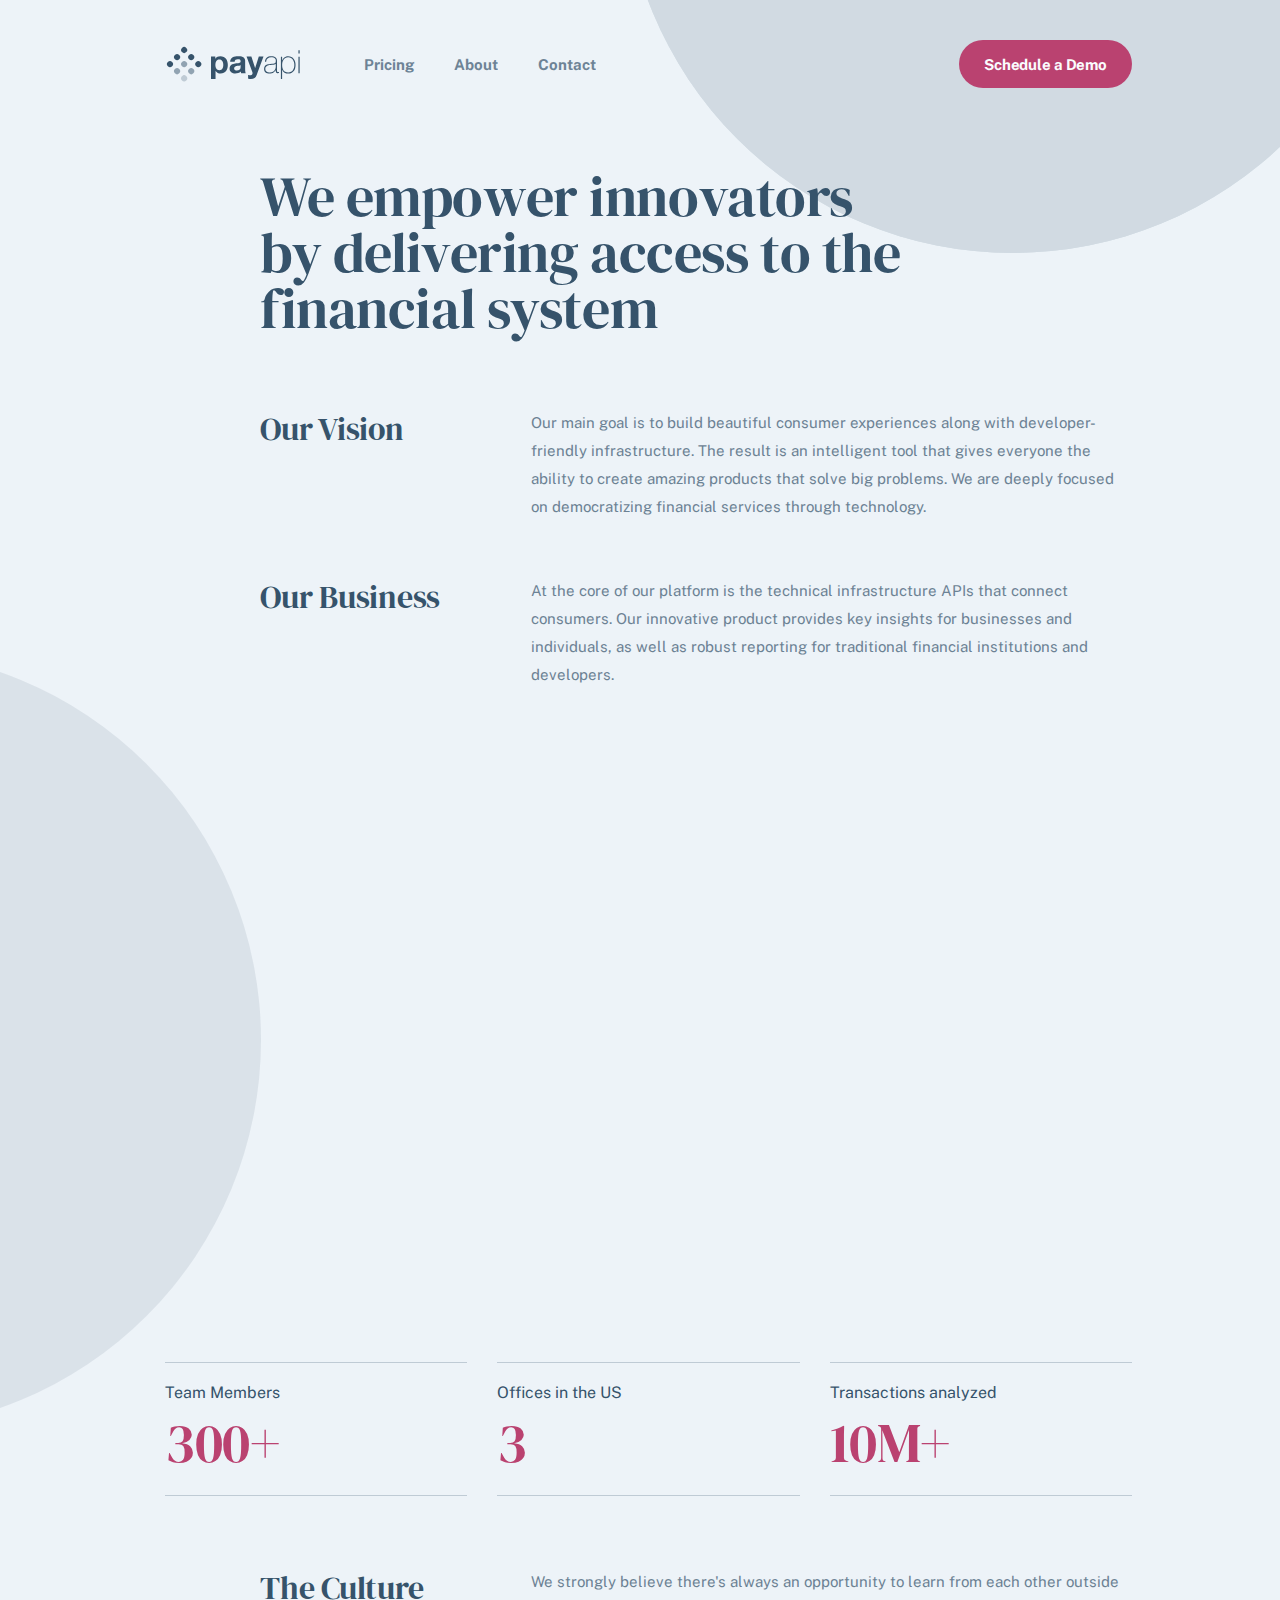
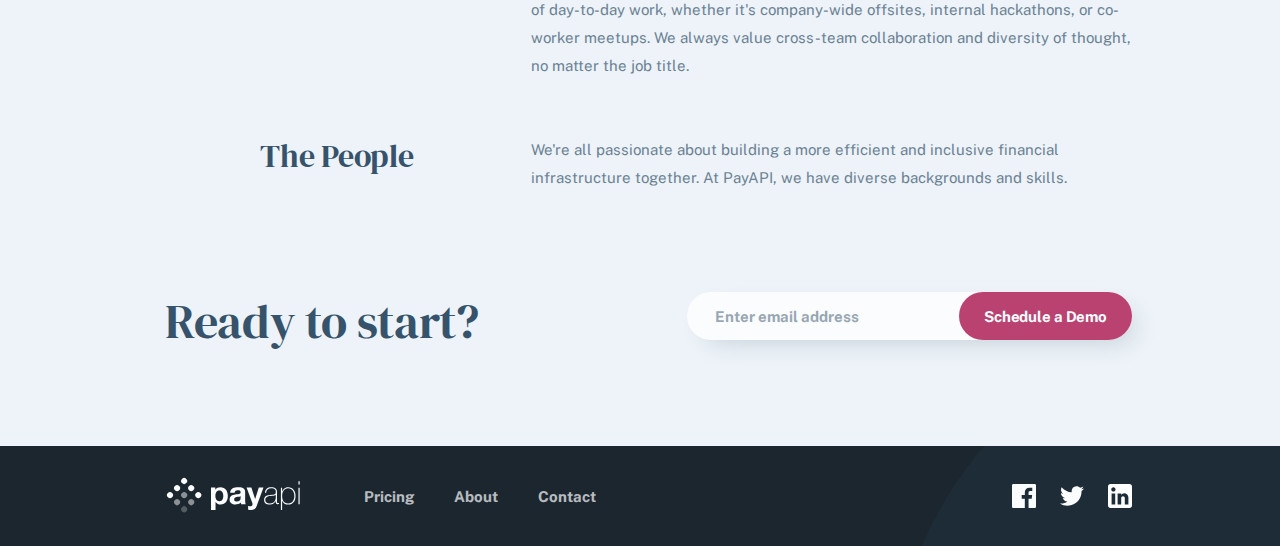
==== commit 050963ae: "Responsive style fixes" ====
--- a/about.html
+++ b/about.html
@@ -14,7 +14,6 @@
         rel="stylesheet">
     <link rel="stylesheet" href="./CSS/reset.css">
     <link rel="stylesheet" href="./CSS/style.css">
-    <link rel="stylesheet" href="./CSS/pricing.css">
     <link rel="stylesheet" href="./CSS/about.css">
     <script src="./JS/main.js" defer></script>
     <script src="./JS/validation.js" defer></script>
@@ -23,7 +22,8 @@
 
 <body>
     <div class="main-content">
-        <div class="main-content__div">
+        <div class="main-content__div main-bubble">
+            <div class="main-bubble__large"></div>
             <header>
                 <nav class="desktop-navbar__div">
                     <a href="index.html"><img src="IMG/payapi-logo.svg" alt="logo" class="header-logo"></a>
@@ -43,16 +43,14 @@
                             <li><a href="pricing.html">Pricing</a></li>
                             <li><a href="about.html">About</a></li>
                             <li><a href="contacts.html">Contact</a></li>
-                            <li><button class="button-text button--primary-pink button-mobile-menu">Schedule a Demo</button></li>
+                            <li><button class="button-text button--primary-pink button-mobile-menu">Schedule a
+                                    Demo</button></li>
                         </ul>
                     </div>
                 </div>
             </header>
             <main class="about-main__container">
-                <!-- Title -->
                 <h2 class="about-main-title">We empower innovators by delivering access to the financial system</h2>
-
-                <!-- Our vision, Our Business -->
                 <div class="about-our__main">
                     <div class="about-our-inner">
                         <h3>Our Vision</h3>
@@ -61,26 +59,19 @@
                             amazing products that solve big problems. We are deeply focused on democratizing financial
                             services through technology. </p>
                     </div>
-
                     <div class="about-our-inner">
                         <h3>Our Business</h3>
                         <p>At the core of our platform is the technical infrastructure APIs that connect consumers. Our
                             innovative product provides key insights for businesses and individuals, as well as robust
                             reporting for traditional financial institutions and developers. </p>
                     </div>
-
                 </div>
             </main>
         </div>
-            <div class="about-photo__container"></div>
-        <div class="main-content__div">
+        <div class="about-photo__container"></div>
+        <div class="main-content__div about--bottom">
             <main class="about-main__container">
-                
-
                 <div class="about-bubble"></div>
-                
-                <!-- Info STATISTICS about Team Members, Offices, Transactions -->
-
                 <div class="about-statistics">
                     <div class="about-statistics__inner">
                         <h4 class="about-statistics--team-members">Team Members</h4>
@@ -97,36 +88,30 @@
                         <h3>10M+</h3>
                     </div>
                 </div>
-
-                <!-- The Culture, The People -->
-
                 <div class="about-our__main about-our__main-bottom">
                     <div class="about-our-inner">
                         <h3>The Culture</h3>
-                        <p>We strongly believe there's always an opportunity to learn from each other outside of day-to-day
+                        <p>We strongly believe there's always an opportunity to learn from each other outside of
+                            day-to-day
                             work, whether it's company-wide offsites, internal hackathons, or co-worker meetups. We
-                            always
-                            value
-                            cross-team collaboration and diversity of thought, no matter the job title.</p>
+                            always value cross-team collaboration and diversity of thought, no matter the job title.</p>
                     </div>
-
                     <div class="about-our-inner">
                         <h3>The People</h3>
                         <p>We're all passionate about building a more efficient and inclusive financial infrastructure
-                            together.
-                            At PayAPI, we have diverse backgrounds and skills.</p>
+                            together. At PayAPI, we have diverse backgrounds and skills.</p>
                     </div>
                 </div>
-
-                <!-- Main page end - Ready to start? -->
                 </section>
                 <section class="container-bottom">
                     <h2>Ready to start?</h2>
-                    <form class="header-container__nav-form" id="formScheduleDemo">
-                        <input type="email" class="header-container__email" id="inputScheduleDemo"
-                            placeholder="Enter email address" maxlength="255">
-                        <button class="button-text button--primary-pink button-bottom" id="buttonScheduleDemo"
-                            onclick="scheduleDemoForm(event);">Schedule a Demo</button>
+                    <form id="formScheduleDemo">
+                        <div class="header-container__nav-form">
+                            <input type="email" class="header-container__email" id="inputScheduleDemo"
+                                placeholder="Enter email address" maxlength="255">
+                            <button class="button-text button--primary-pink button-bottom" id="buttonScheduleDemo"
+                                onclick="scheduleDemoForm(event);">Schedule a Demo</button>
+                        </div>
                         <div id="error" class="error-message"></div>
                     </form>
                 </section>
@@ -146,7 +131,6 @@
                             <li><a href="contacts.html">Contact</a></li>
                         </ul>
                     </div>
-
                     <ul class="footer--right">
                         <li><a href="https://www.facebook.com/"><span class="footer-facebook__link"></span></a></li>
                         <li><a href="https://twitter.com/?lang=en"><span class="footer-twitter__link"></span></a></li>
--- a/CSS/style.css
+++ b/CSS/style.css
@@ -1,3 +1,7 @@
+body {
+  overflow-x: hidden;
+}
+
 :root {
   --dark-pink: rgb(186, 66, 112);
   --link-water-white: rgb(251, 252, 254);
@@ -8,25 +12,34 @@
 }
 
 /* NEW CODE */
-.main-content__div {
+.main-content__div,
+.main-content__div--bottom {
   margin: 0 auto;
 }
 
 /* NEW CODE */
-.main-content__div {
+.main-content__div,
+.main-content__div--bottom {
   padding: 40px 148px 0 165px;
   /* max-width: 1110px; Perkelti i didesnius ekranus nei 1440px*/
 }
 
 
-.main-content__div {
+.main-content {
   background-color: #edf3f8;
 }
 
-.header-bubble__home{
+.header-bubble__home {
   background-image: url(../IMG/bg-pattern-circle.svg);
   background-repeat: no-repeat;
-  background-position: 124.5% 389%
+  background-position: 124.5% 389%;
+}
+
+.main-bubble {
+  background-image: url(../IMG/bg-pattern-circle.svg);
+  background-repeat: no-repeat;
+  background-position: 124.5% -527px;
+  background-size: 780px;
 }
 
 .menu-mobile {
@@ -156,13 +169,14 @@
   margin-left: -170px;
 }
 
-
-#formScheduleDemo.div-error .error-message {
-  padding-left: 30px;
-  margin-top: 10px;
-  grid-column: 1/3;
-  margin-left: 170px;
+#formScheduleDemoTop .error-message,
+#formScheduleDemo .error-message {
+  margin: 10px 0 0 30px;
   text-align: left;
+}
+
+.error-message {
+  color: rgba(255, 0, 0, 1);
 }
 
 .button-bottom {
@@ -327,11 +341,6 @@
   -webkit-text-fill-color: #36536b;
 }
 
-
-
-
-/* 3 columns css - Personal Finances, Banking & Coverage, Consumer Payments */
-
 .container-review {
   display: flex;
   flex-direction: row;
@@ -376,6 +385,7 @@
   line-height: 25px;
   letter-spacing: -0.138px;
   margin: 32px 0 16px 0;
+  text-wrap: nowrap;
 }
 
 .container-review p {
@@ -393,10 +403,22 @@
   margin-right: 15px;
 }
 
-@media screen and (min-width: 1441px) {
-
-  .main-content {
-    background-color: #edf3f8;
+@media screen and (min-width: 90.063em) {
+
+  .main-content,
+  .main-content__div--bottom,
+  .about-photo__container {
+    margin: 0 auto;
+  }
+
+  .main-content__div,
+  .who-we-work,
+  .main-content__div--bottom {
+    max-width: 1110px;
+  }
+
+  .about-photo__container {
+    max-width: 1440px !important;
   }
 
   .dropdown {
@@ -421,23 +443,112 @@
 
   .who-we-work {
     overflow: unset !important;
-  }
+    grid-template-columns: 638px 449px !important;
+  }
+
+  .header-bubble__home,
+  .gray-bubble,
+  .main-bubble {
+    background-image: unset;
+    z-index: 1;
+    position: relative;
+  }
+
+  .main-bubble__large {
+    width: 780px;
+    height: 780px;
+    border-radius: 780px;
+    background: #36536b;
+    position: absolute;
+    z-index: -1;
+    right: -154px;
+    top: -527px;
+    float: right;
+    opacity: 0.15;
+  }
+
+  .header-bubble__large {
+    width: 780px;
+    height: 780px;
+    border-radius: 780px;
+    background: #36536b;
+    position: absolute;
+    z-index: -1;
+    right: -159px;
+    bottom: 129px;
+    float: right;
+    opacity: 0.15;
+  }
+
+  .gray-bubble__large {
+    width: 780px;
+    height: 780px;
+    border-radius: 780px;
+    background: #36536b;
+    position: absolute;
+    z-index: -1;
+    right: -406px;
+    top: 448px;
+    float: right;
+    opacity: 0.15;
+  }
+
+  .about-bubble {
+    width: 780px;
+    height: 780px;
+    border-radius: 780px;
+    background: #36536b;
+    position: absolute;
+    z-index: 1;
+    left: -693px !important;
+    top: -712px !important;
+    opacity: 0.1;
+  }
+
+  .who-we-work__section {
+    overflow: hidden;
+    height: 472px;
+  }
+
+  .who-we-work,
+  .gray-bubble {
+    background-image: unset !important;
+  }
+
+  .who-we-bubble {
+    width: 780px;
+    height: 780px;
+    border-radius: 780px;
+    background: #36536B;
+    position: relative;
+    z-index: 3;
+    left: -400px;
+    top: -730px;
+    opacity: 0.15;
+  }
+
 }
 
 
 
 @media only screen and (min-width: 40.063em) and (max-width: 64em) {
+
   .main-content__div {
-    padding: 0 40px 0 39px;
-  }
-
-  .main-content__div {
-    padding: 40px 22px 0 39px;
+    padding: 40px 39px 0 39px;
+  }
+
+  .main-content__div--bottom {
+    padding: 40px 23px 0 39px;
   }
 
   .header-bubble__home {
     background-position: center -663px;
     background-size: 949px;
+  }
+
+  .main-bubble {
+    background-position: 501px -464px;
+    background-size: 780px;
   }
 
   .menu-mobile {
@@ -509,6 +620,52 @@
   }
 }
 
+@media only screen and (min-width: 1025px) and (max-width: 1126px) {
+  img.header-container__phone-img {
+    margin: 43px -38px 0 0 !important;
+  }
+
+  .container-bottom {
+    gap: 28px;
+  }
+}
+
+@media only screen and (min-width: 1025px) and (max-width: 1212px) {
+  .who-we-work__info {
+    width: 342px !important;
+  }
+
+  .who-we-work {
+    padding: 100px 145px 100px 108px !important;
+  }
+}
+
+@media only screen and (min-width: 641px) and (max-width: 740px) {
+  
+  .container-navbar li {
+    padding-left: 25px !important;
+  }
+
+  .container-navbar li:first-child, .footer-companylogo  {
+    padding-left: 30px !important;
+  }
+
+  .footer-companylogo  {
+    margin-right: 30px !important;
+  }
+
+  .footer {
+    padding: 0 40px 0 1px !important;
+  }
+
+  .footer-links li {
+    margin-right: 25px !important;
+  }
+
+  .container-review {
+    gap: 15px;
+  }
+}
 
 @media only screen and (max-width: 40em) {
 
@@ -516,16 +673,28 @@
     text-align: center;
   }
 
+  .main-content__div {
+    padding: 36px 24px 0 24px;
+  }
+
+  .main-content__div--bottom {
+    padding: 41px 24px 0 24px;
+  }
+
+  .header-bubble__home {
+    background-position: -202px -550px;
+  }
+
+  .main-bubble {
+    background-position: 74px -644px;
+  }
+
   #formScheduleDemoTop .button--primary-pink {
     margin-left: unset;
   }
 
   .who-we-work__section {
     padding: 0 24px 0 24px;
-  }
-
-  .main-content__div:first-child {
-    background-position: -202px -550px;
   }
 
   .main-content {
@@ -627,6 +796,13 @@
     margin-bottom: 32px;
   }
 
+  .div-error {
+    display: flex;
+    flex-direction: column;
+    margin-bottom: 6px;
+
+  }
+
   #formScheduleDemo {
     padding-left: 0px;
     margin-left: 0px;
@@ -635,6 +811,19 @@
     width: 328px
   }
 
+  .div-error #errorTop {
+    padding-left: unset;
+    margin-top: 10px;
+    grid-column: unset;
+    margin-left: unset;
+    text-align: center;
+    padding-bottom: 58px;
+  }
+
+  #formScheduleDemo.div-error .button-bottom {
+    margin-bottom: unset;
+  }
+
   #formScheduleDemo #inputScheduleDemo {
     margin-bottom: 16px;
     width: 300px;
@@ -702,12 +891,21 @@
     margin-right: 0;
   }
 
-  .container-review h3{
+  .container-review h3 {
     margin-right: -2px;
   }
 
-  .container-column__banking-logo, .container-column__consumer-payments-logo {
+  .container-column__banking-logo,
+  .container-column__consumer-payments-logo {
     margin-left: 0;
   }
+  
+  .header-container__nav-form {
+    flex-direction: column;
+  }
+
+  .header-container__email{
+    text-align: left;
+  }
 
 }--- a/CSS/about.css
+++ b/CSS/about.css
@@ -1,3 +1,15 @@
+.main-content__div {
+    margin-bottom: 100px;
+}
+
+.about--bottom {
+    margin: 33px 0 0 0;
+}
+
+.about-main__container{
+    position: relative;
+}
+
 .about-main-title {
     color: #36536B;
     font-family: "DM Serif Display";
@@ -55,7 +67,7 @@
 .about-photo__container {
     background-image: url(/IMG/about-page-photo.svg);
     max-width: 100%;
-    height: 350px;
+    height: 500px;
     background-size: cover;
     background-repeat: no-repeat;
     background-position: center;
@@ -77,8 +89,8 @@
     background: #36536b;
     position: absolute;
     z-index: 1;
-    right: 1182px;
-    top: 620px;
+    left: -684px;
+    top: -712px;
     opacity: 0.1;
 }
 
@@ -123,9 +135,8 @@
 
 @media only screen and (min-width: 40.063em) and (max-width: 64em) {
 
-    .main-content__div:first-child {
-        padding: 40px 24px 0 24px;
-        background-position: 74px -644px;
+    .main-content__div {
+        margin-bottom: 93px;
     }
 
     .main-content__div:first-child {
@@ -134,22 +145,25 @@
         background-size: 780px;
     }
 
+    .about-photo__container {
+        height: 265px;
+    }
+
     .about-main-title {
         text-align: center;
         font-size: 48px;
         line-height: 56px;
         letter-spacing: -0.369px;
         width: 565px;
-        height: 178px;
-        padding: 73px 0 0 62px;
+        padding: 76px 0 0 0;
     }
 
     .about-our__main {
         padding-left: unset;
-        margin: 55px 0 0 0;
-    }
-
-    .about-main__container{
+        margin: 44px 0 0 0;
+    }
+
+    .about-main__container {
         display: flex;
         flex-direction: column;
         align-items: center;
@@ -192,6 +206,7 @@
         border-bottom: 1px solid rgba(54, 83, 107, 0.25);
         padding: 16px 0;
         width: unset;
+        min-width: 188px;
     }
 
     .about-statistics__inne:last-child {
@@ -201,12 +216,23 @@
     .about-our__main-bottom {
         margin: 65px 0 -25px 0;
     }
+
+    .about--bottom {
+        margin: 26px 0 0 0;
+        margin-bottom: unset;
+    }
+
+    .container-bottom {
+        padding: 95px 0 100px;
+    }
 }
 
 
 @media only screen and (max-width: 40em) {
+
     .main-content__div {
         padding: 40px 24px 0 24px;
+        margin-bottom: 74px;
     }
 
     .about-main__container {
@@ -235,8 +261,28 @@
         padding: unset;
     }
 
+    .about-photo__container {
+        background-image: url(/IMG/about-page-photo-mobile.png);
+        width: 100%;
+        height: 301px;
+        background-size: cover;
+        background-repeat: no-repeat;
+        background-position: center;
+    }
+
+    .about--bottom {
+        margin: 8px 0 0 0;
+    }    
+
     .about-our__main-bottom {
         margin: 46px 0 47px 0;
+    }
+
+    .about-statistics__inner {
+        width: unset;
+    }
+    .about-statistics {
+        gap: 0;
     }
 
     .about-our-inner>h3 {
@@ -305,4 +351,14 @@
         margin-right: unset;
         border-bottom: 1px solid rgba(54, 83, 107, 0.25);
     }
+    .container-bottom {
+        padding: 0 0 82px 0;
+    }
+}
+
+@media screen and (min-width: 90.063em) {
+
+    .about--bottom {
+      margin: 33px auto 0 auto;
+    }
 }